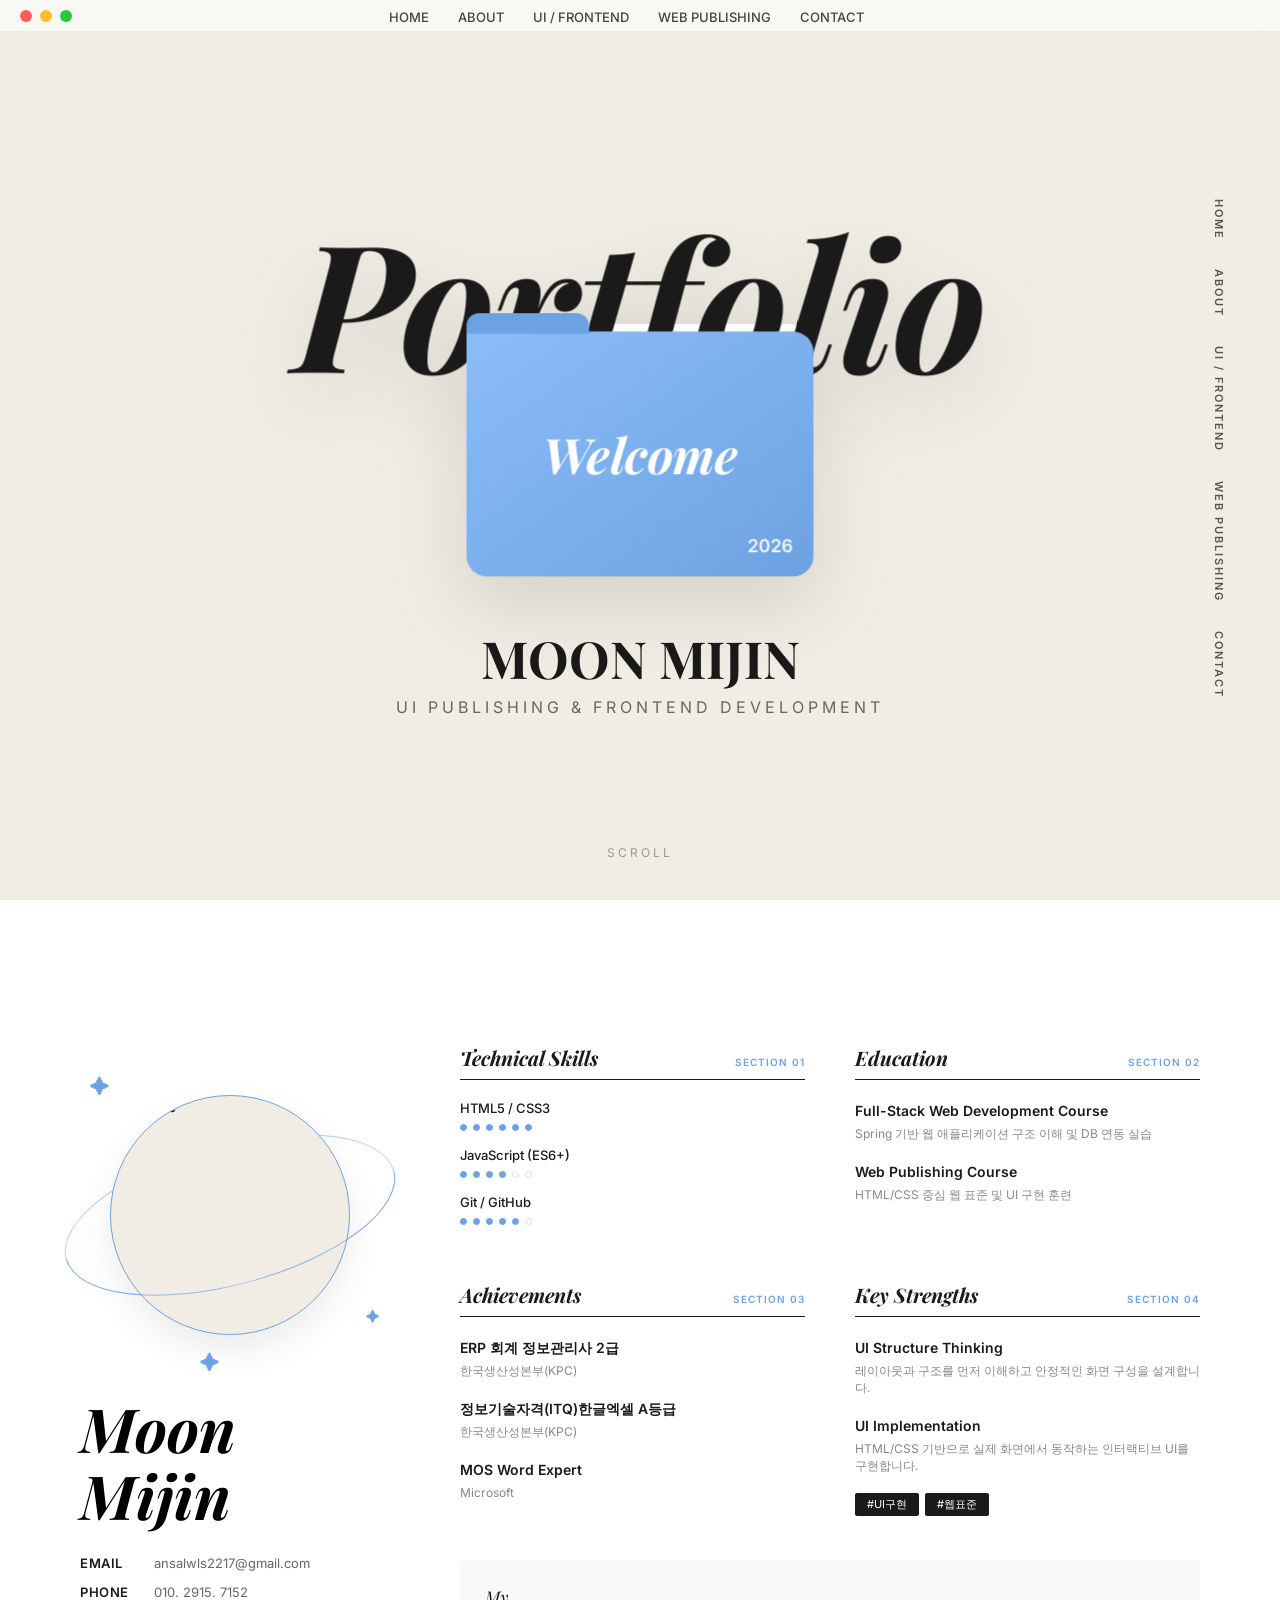
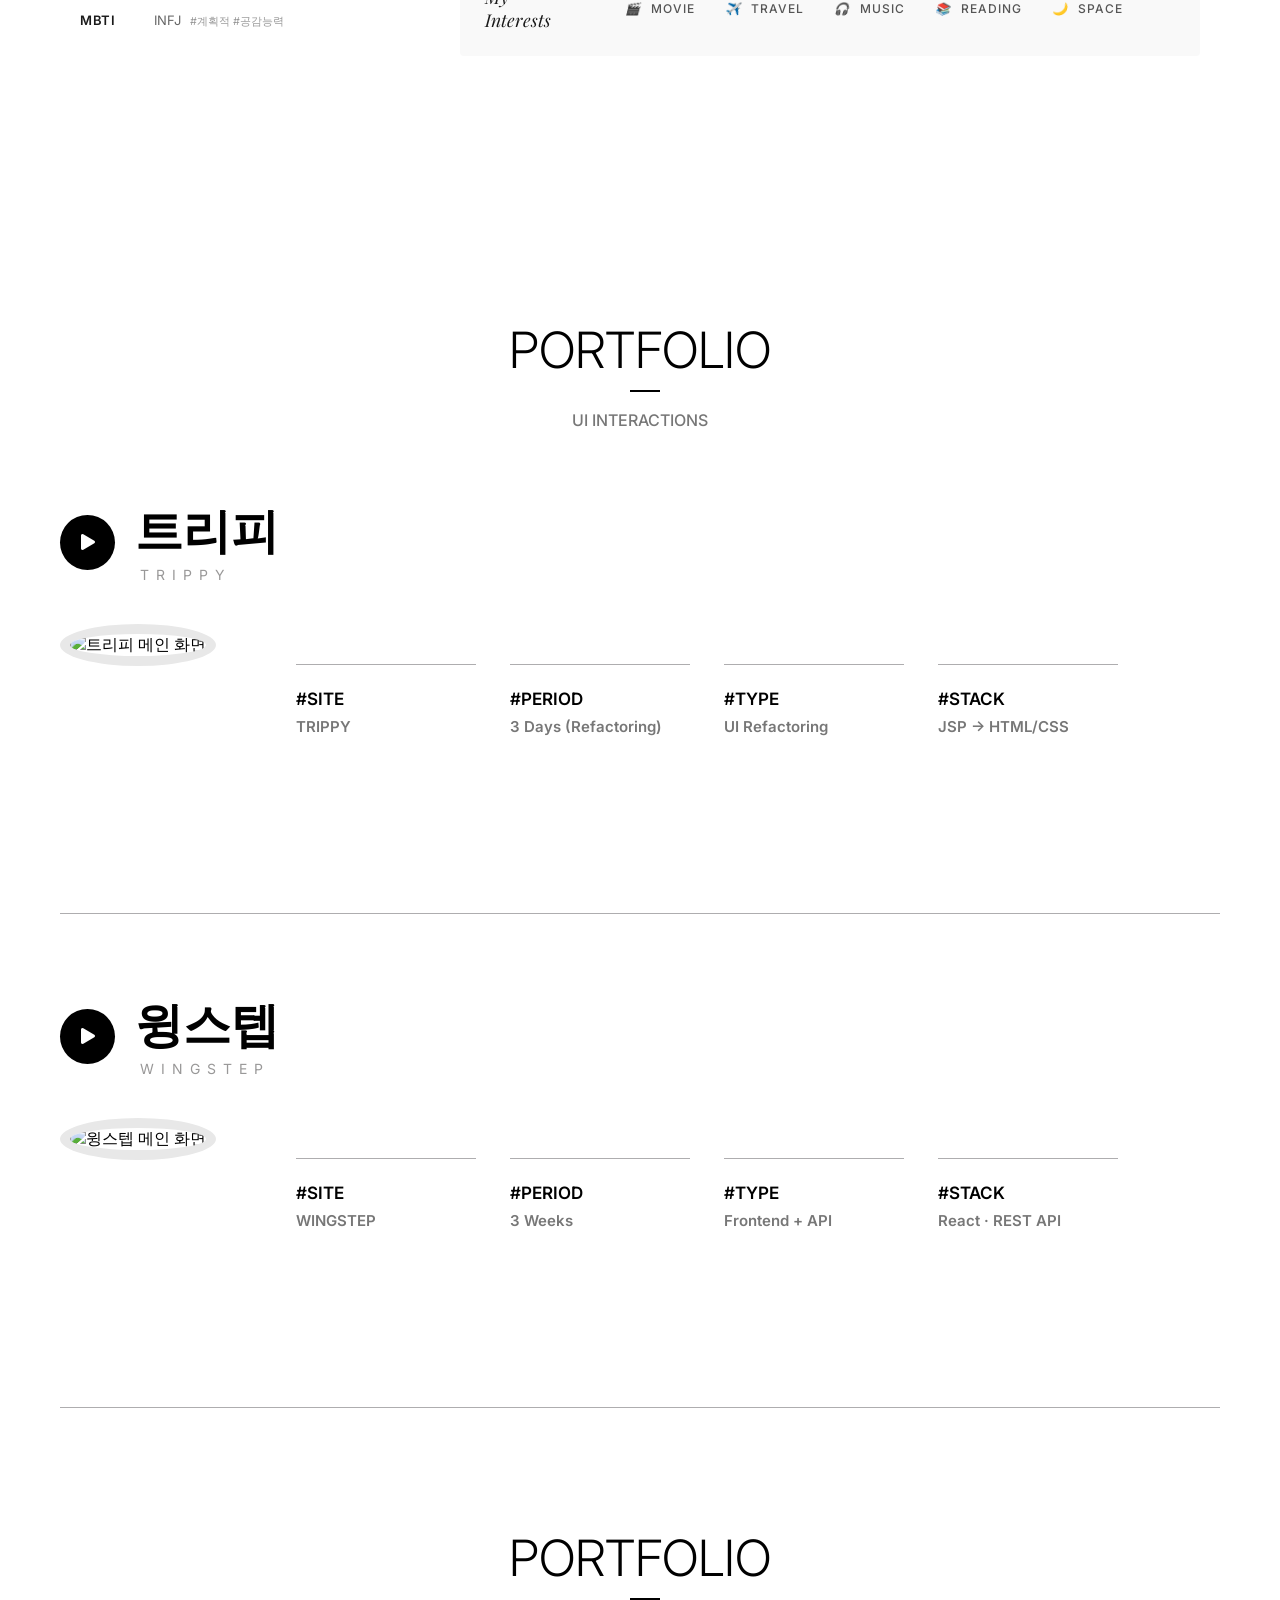
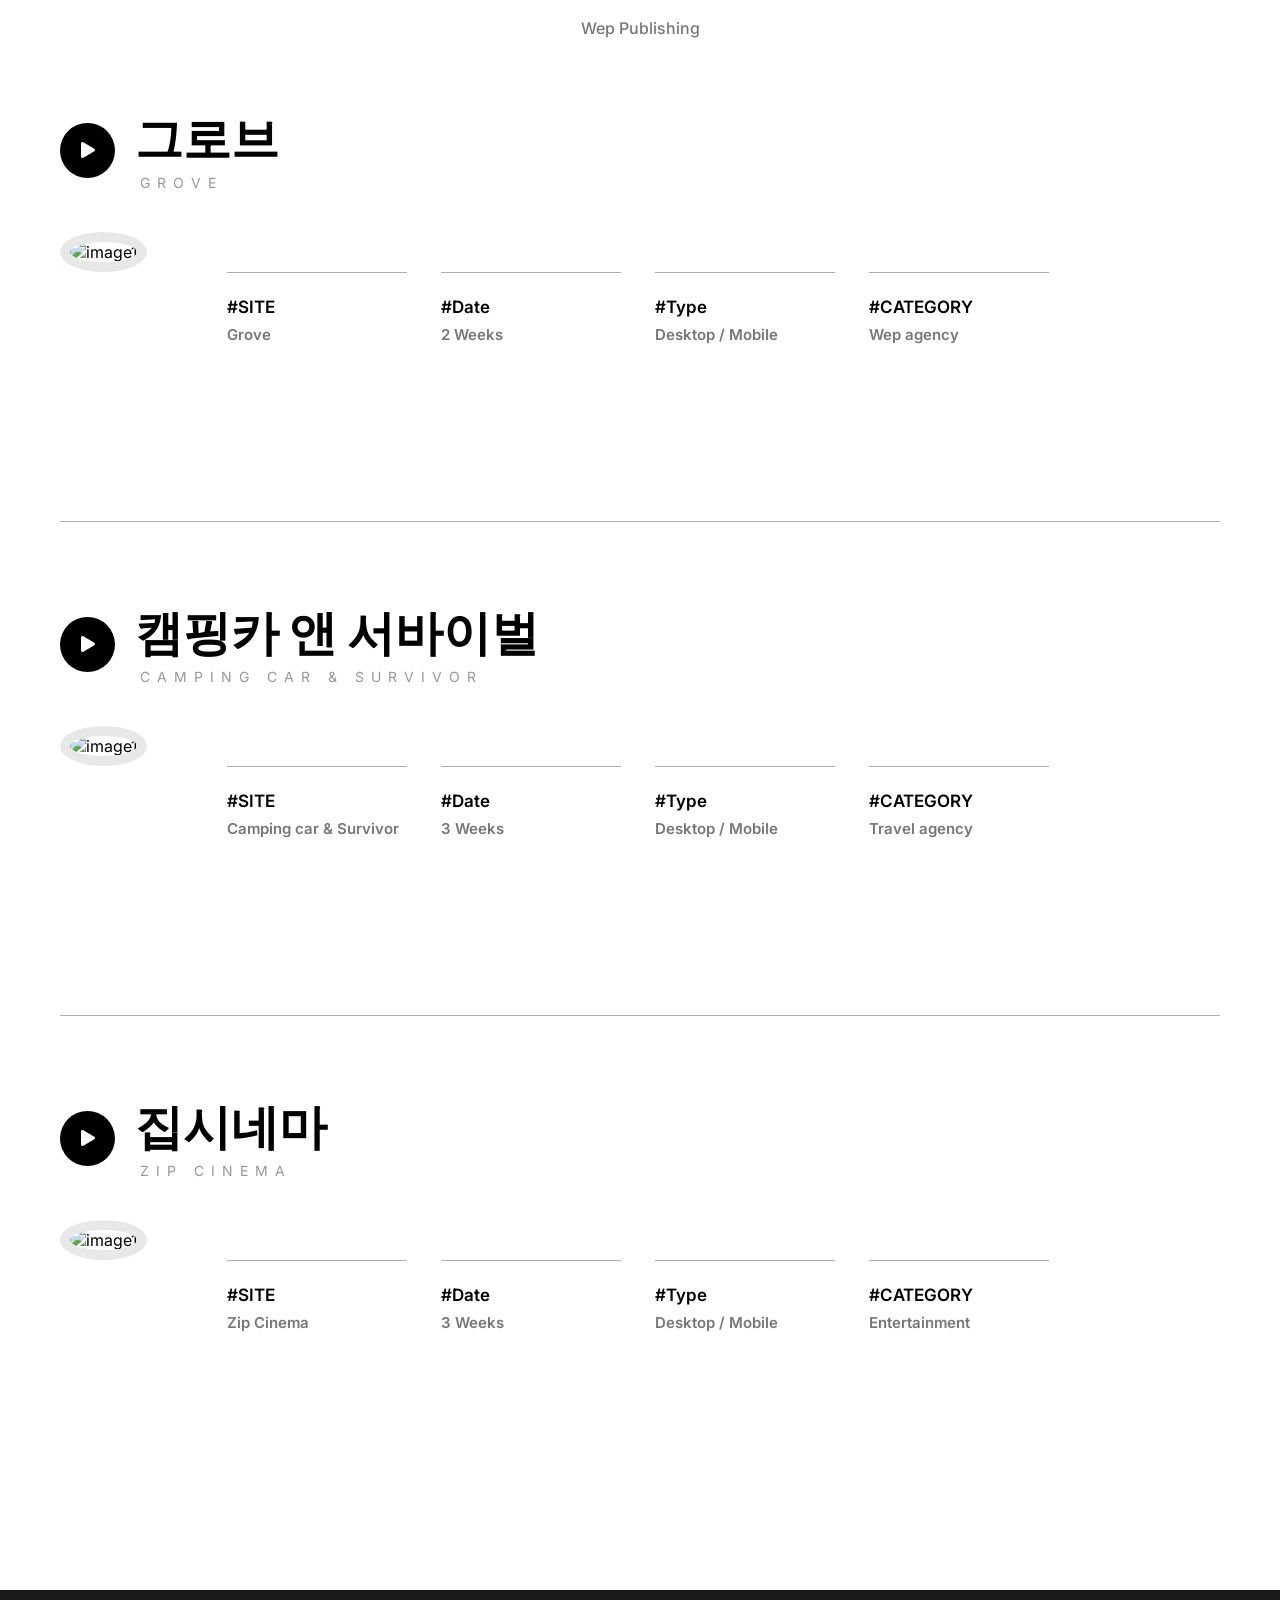
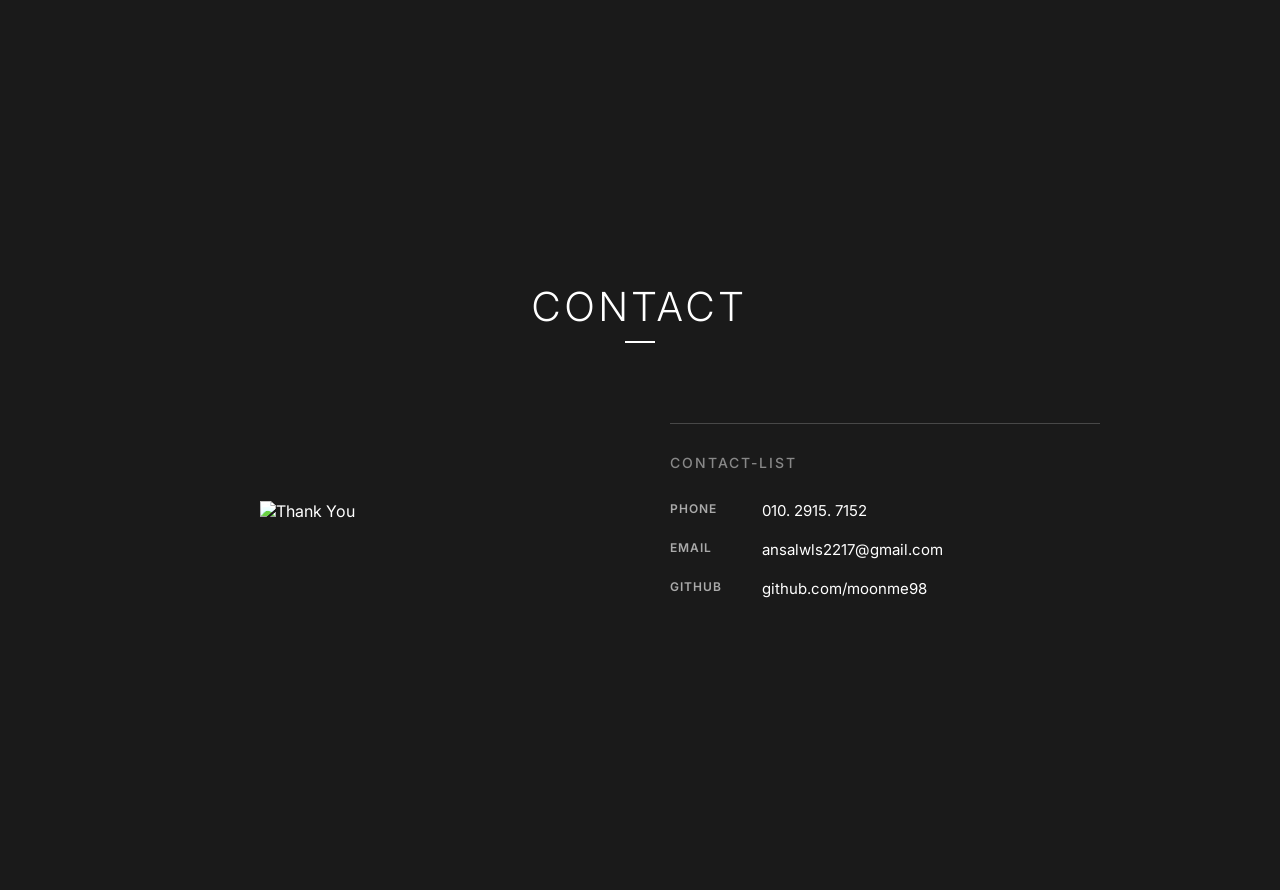
==== index.html @ 83cf7f0e "Refactoring" ====
﻿<!DOCTYPE html>
<html lang="ko">
<head>
    <meta charset="UTF-8">
    <meta name="viewport" content="width=device-width, initial-scale=1.0">
    <title>MOON MIJIN | Portfolio</title>
    
    <link href="https://fonts.googleapis.com/css2?family=Playfair+Display:ital,wght@0,600;0,700;1,700&family=Inter:wght@300;400;500;600&display=swap" rel="stylesheet">
    <link rel="stylesheet" href="https://use.fontawesome.com/releases/v5.14.0/css/all.css">
    <link rel="stylesheet" href="css/style.css">

    <script src="https://code.jquery.com/jquery-3.7.1.min.js"></script>
    <script src="js/main.js"></script>
</head>

<body>
    <header id="header">
        <div class="top">
            <div class="mac-dots"><div class="dot red"></div><div class="dot yellow"></div><div class="dot green"></div></div>
            <nav id="gnb">
                <ul>
                    <li><a href="#home">HOME</a></li>
                    <li><a href="#about">ABOUT</a></li>
                    <li><a href="#portfolio_fn">UI / FRONTEND</a></li>
                    <li><a href="#portfolio">WEB PUBLISHING</a></li>
                    <li><a href="#contact">CONTACT</a></li>
                </ul>
            </nav>
            <div style="width: 80px;"></div>
        </div>
    </header>

    <section id="home" class="header_inner">
        <div class="folder-wrapper" id="mobileFolder">
            <div class="folder-paper"></div>
            <h2 class="main-title">Portfolio</h2>
            <div class="folder-main">
                <span class="folder-welcome-text">Welcome</span>
                <span class="folder-year">2026</span>
            </div>
        </div>
        <div class="desc">
            <strong>MOON MIJIN</strong>
            <p>UI Publishing & Frontend Development</p>
        </div>
        <div class="pagedown">Scroll</div>
    </section>

    <section id="about" class="wrapper">
        <div class="left-side">
            <div class="profile-container">
                <div class="star one">✦</div>
                <div class="orbit-back"></div>
                <div class="profile-circle">
                    <img src="images/img/profile.jpg" alt="Profile">
                </div>
                <div class="orbit-front"></div>
                <div class="star two">✦</div>
                <div class="star three">✦</div>
            </div>
            <div class="name-box">
                <h1>Moon <br>Mijin</h1>
                <div class="contact-info">
                    <p><b>EMAIL</b> ansalwls2217@gmail.com</p>
                    <p><b>PHONE</b> 010. 2915. 7152</p>
                    <p><b>MBTI</b> INFJ <small style="color:#999; margin-left:5px;">#계획적 #공감능력</small></p>
                </div>
            </div>
        </div>

        <div class="right-side">
            <div class="section-box">
                <h3>Technical Skills <span>SECTION 01</span></h3>
                <div class="skill-item">
                    <div class="skill-header"><span>HTML5 / CSS3</span></div>
                    <div class="dots-wrap">
                        <div class="dot-s"></div><div class="dot-s"></div><div class="dot-s"></div><div class="dot-s"></div><div class="dot-s"></div><div class="dot-s"></div>
                    </div>
                </div>
                <div class="skill-item">
                    <div class="skill-header"><span>JavaScript (ES6+)</span></div>
                    <div class="dots-wrap">
                        <div class="dot-s"></div><div class="dot-s"></div><div class="dot-s"></div><div class="dot-s"></div><div class="dot-s off"></div><div class="dot-s off"></div>
                    </div>
                </div>
                <div class="skill-item">
                    <div class="skill-header"><span>Git / GitHub</span></div>
                    <div class="dots-wrap">
                        <div class="dot-s"></div><div class="dot-s"></div><div class="dot-s"></div><div class="dot-s"></div><div class="dot-s"></div><div class="dot-s off"></div>
                    </div>
                </div>
            </div>

            <div class="section-box">
                <h3>Education <span>SECTION 02</span></h3>
                <ul class="content-list">
                    <li><b>Full-Stack Web Development Course</b><small>Spring 기반 웹 애플리케이션 구조 이해 및 DB 연동 실습</small></li>
                    <li><b>Web Publishing Course</b><small>HTML/CSS 중심 웹 표준 및 UI 구현 훈련</small></li>
                </ul>
            </div>

            <div class="section-box">
                <h3>Achievements <span>SECTION 03</span></h3>
                <ul class="content-list">
                    <li><b>ERP 회계 정보관리사 2급</b> <small>한국생산성본부(KPC)</small></li>
                    <li><b>정보기술자격(ITQ)한글엑셀 A등급</b> <small>한국생산성본부(KPC)</small></li>
                    <li><b>MOS Word Expert</b> <small>Microsoft</small></li>
                </ul>
            </div>

            <div class="section-box">
                <h3>Key Strengths <span>SECTION 04</span></h3>
                <ul class="content-list">
                    <li><b>UI Structure Thinking</b> <small>레이아웃과 구조를 먼저 이해하고 안정적인 화면 구성을 설계합니다.</small></li>
                    <li><b>UI Implementation</b> <small>HTML/CSS 기반으로 실제 화면에서 동작하는 인터랙티브 UI를 구현합니다.</small></li>
                </ul>
                <div class="tag-group">
                    <span class="tag">#UI구현</span>
                    <span class="tag">#웹표준</span>
                </div>
            </div>

            <div class="interest-box">
                <div class="interest-title">My <br>Interests</div>
                <div class="interest-items">
                    <div class="interest-item"><i>🎬</i> Movie</div>
                    <div class="interest-item"><i>✈️</i> Travel</div>
                    <div class="interest-item"><i>🎧</i> Music</div>
                    <div class="interest-item"><i>📚</i> Reading</div>
                    <div class="interest-item"><i>🌙</i> Space</div>
                </div>
            </div>
        </div>
    </section>

    <section id="portfolio_fn">
        <div class="title">
            <h2>PORTFOLIO</h2>
            <span>UI INTERACTIONS</span>
        </div>
        <div class="page3_zone">
            <div class="portfolio">
                <div class="main_box">
                    <div class="inner">
                        <div class="tit">
                            <a href="https://react.moooon.shop/" target="_blank">
                                <div class="ico"><i class="fas fa-play"></i></div>
                                <div class="txt">
                                    <h3>트리피</h3>
                                    <span>TRIPPY</span>
                                </div>
                            </a>
                        </div>
                        <div class="content">
                            <div class="photo">
                                <img src="images/img/trippy_main.jpg" alt="트리피 메인 화면">
                            </div>

                            <div class="project">
                                <div class="piece">
                                    <span class="sub_tit">#SITE</span>
                                    <span>TRIPPY</span>
                                </div>

                                <div class="piece">
                                    <span class="sub_tit">#PERIOD</span>
                                    <span>3 Days (Refactoring)</span>
                                </div>

                                <div class="piece">
                                    <span class="sub_tit">#TYPE</span>
                                    <span>UI Refactoring</span>
                                </div>

                                <div class="piece">
                                    <span class="sub_tit">#STACK</span>
                                    <span>JSP → HTML/CSS</span>
                                </div>
                            </div>
                        </div>
                    </div>
                </div>
                <div class="overview">
                    <div class="inner">
                        <div class="tit">
                            <span>PROJECT OVERVIEW</span>
                        </div>
                        <div class="desc">
                            <div class="piece">
                                <span class="sub_tit">OVERVIEW</span>
                                <span>개인 맞춤 여행 코스 제작 및 관리 플랫폼</span>
                            </div>
                            <div class="piece">
                                <span class="sub_tit">ARCHITECTURE</span>
                                <span>JSP MVC 기반 구조</span>
                            </div>
                            <div class="piece">
                                <span class="sub_tit">PATTERN</span>
                                <span>Server-side MVC</span>
                            </div>
                            <div class="piece">
                                <span class="sub_tit">ROLE</span>
                                <span>JSP 기반 UI를 정적 HTML로 재구성</span>
                            </div>
                        </div>
                        <div class="link">
                            <span>LINK</span>
                            <a href="project4/index.html" target="_blank">Trippy Site</a>
                        </div>
                    </div>
                </div>
                <div class="sub">
                    <div class="inner">
                        <div class="tit">
                            <span>PROJECT DETAIL</span>
                            <p>
                                TRIPPY는 기존 JSP 기반 여행 플랫폼을 정적 HTML/CSS 구조로 재구성한 UI 리팩토링 프로젝트입니다.  
                                사용자 화면 중심으로 주요 페이지를 선별하여 퍼블리싱 관점에서 구조를 재정리하고,  
                                UI 흐름과 레이아웃을 개선하는 데 집중하였습니다.
                            </p>

                        </div>
                        <!-- Finder Window -->
                        <div class="finder_window">
                            <div class="finder_header">
                                <div class="window_controls">
                                    <span class="dot red"></span>
                                    <span class="dot yellow"></span>
                                    <span class="dot green"></span>
                                </div>
                                <div class="finder_path">Macintosh HD › Projects › TRIPPY</div>
                                <div class="finder_toolbar">
                                    <span></span>
                                    <span></span>
                                    <span></span>
                                    <span></span>
                                </div>
                            </div>
                            <div class="finder_body">
                                <div class="finder_sidebar">

                                    <div class="sidebar_section">
                                        <p>Favorites</p>
                                        <ul>
                                            <li class="active">Overview</li>
                                            <li>Demo</li>
                                            <li>Documentation</li>
                                        </ul>
                                    </div>
                                    <div class="sidebar_section">
                                        <p>Tags</p>
                                        <ul>
                                            <li>HTML</li>
                                            <li>CSS</li>
                                            <li>JSP Refactor</li>
                                        </ul>
                                    </div>
                                </div>
                                <div class="finder_content">
                                    <div class="file_item">
                                        <a href="https://youtu.be/i4TBJ_WeSOU" target="_blank">
                                            <img src="images/img/trippy_logo.png" alt="Demo Video">
                                            <span>Demo Video (Legacy Version)</span>
                                        </a>
                                    </div>
                                </div>
                            </div>
                            <div class="finder_statusbar">
                                <span>1 items</span>
                                <span>Last opened: Today</span>
                            </div>
                        </div>
                    </div>
                </div><!-- end: sub -->
            </div><!-- end: portfolio -->

            <div class="portfolio">
                <div class="main_box">
                    <div class="inner">
                        <div class="tit">
                            <a href="https://react.moooon.shop/" target="_blank">
                                <div class="ico"><i class="fas fa-play"></i></div>
                                <div class="txt">
                                    <h3>윙스텝</h3>
                                    <span>WINGSTEP</span>
                                </div>
                            </a>
                        </div>
                        <div class="content">
                            <div class="photo">
                                <img src="images/img/wingstep_main.png" alt="윙스텝 메인 화면">
                            </div>
                            <div class="project">
                                <div class="piece">
                                    <span class="sub_tit">#SITE</span>
                                    <span>WINGSTEP</span>
                                </div>
                                <div class="piece">
                                    <span class="sub_tit">#PERIOD</span>
                                    <span>3 Weeks</span>
                                </div>
                                <div class="piece">
                                    <span class="sub_tit">#TYPE</span>
                                    <span>Frontend + API</span>
                                </div>
                                <div class="piece">
                                    <span class="sub_tit">#STACK</span>
                                    <span>React · REST API</span>
                                </div>
                            </div>
                        </div>
                    </div>
                </div>
                <div class="overview">
                    <div class="inner">
                        <div class="tit">
                            <span>PROJECT OVERVIEW</span>
                        </div>
                        <div class="desc">
                            <div class="piece">
                                <span class="sub_tit">OVERVIEW</span>
                                <span>러닝 기록 관리 및 시각화 서비스</span>
                            </div>
                            <div class="piece">
                                <span class="sub_tit">ARCHITECTURE</span>
                                <span>REST API Architecture</span>
                            </div>
                            <div class="piece">
                                <span class="sub_tit">AUTH</span>
                                <span>JWT 인증 처리</span>
                            </div>
                            <div class="piece">
                                <span class="sub_tit">ROLE</span>
                                <span>UI 구현 및 API 연동</span>
                            </div>
                        </div>
                        <div class="link">
                            <span>LINK</span>
                            <p class="link-desc"> React 기반 프론트엔드와 API 서버를 분리하여 개발한 웹 프로젝트입니다.</p>
                            <a href="https://react.moooon.shop/" target="_blank">Live Demo</a>
                            <a href="https://github.com/moonme98/wingstep_back.git" target="_blank">API Source</a>
                        </div>
                    </div>
                </div>
               <div class="sub">
                    <div class="inner">
                        <div class="tit">
                            <span>PROJECT DETAIL</span>
                            <p>
                            러닝 기록을 저장하고 시각화할 수 있는 웹 서비스입니다.
                            React 기반 UI와 Spring Boot REST API 서버를 연동하여
                            사용자의 운동 기록 관리와 데이터 조회 기능을 구현했습니다.
                            </p>
                        </div>
                        <!-- Finder Window -->
                        <div class="finder_window">
                            <div class="finder_header">
                                <div class="window_controls">
                                    <span class="dot red"></span>
                                    <span class="dot yellow"></span>
                                    <span class="dot green"></span>
                                </div>
                                <div class="finder_path">Macintosh HD › Projects › WINGSTEP</div>
                                <div class="finder_toolbar">
                                    <span><img src="images/img/upload.png" alt="upload"></span>
                                    <span><img src="images/img/heart.png" alt="heart"></span>
                                    <span><img src="images/img/menu-dots.png" alt="menu-dots"></span>
                                    <span><img src="images/img/search.png" alt="search"></span>
                                </div>
                            </div>
                            <div class="finder_body">
                                <div class="finder_sidebar">
                                    <div class="sidebar_section">
                                        <p>Favorites</p>
                                        <ul>
                                            <li class="active">Overview</li>
                                            <li>Demo</li>
                                            <li>Documentation</li>
                                        </ul>
                                    </div>
                                    <div class="sidebar_section">
                                        <p>Tags</p>
                                        <ul>
                                            <li>React</li>
                                            <li>Spring Boot</li>
                                            <li>MyBatis</li>
                                            <li>MySQL</li>
                                        </ul>
                                    </div>
                                </div>
                                <div class="finder_content">
                                    <div class="file_item">
                                        <a href="https://youtu.be/JFNT2R6vPKk" target="_blank">
                                            <img src="images/img/preview.jpg" alt="Demo Video">
                                            <span>Demo Video</span>
                                        </a>
                                    </div>
                                    <div class="file_item">
                                        <a href="images/pdf/wingstep.pdf" target="_blank">
                                            <img src="images/img/wingstep_img.jpg" alt="Project PDF">
                                            <span>Project PDF</span>
                                        </a>
                                    </div>
                                </div>
                            </div>
                            <div class="finder_statusbar">
                                <span>2 items</span>
                                <span>Last opened: Today</span>
                            </div>
                        </div>
                    </div>
                </div><!-- end: sub -->
            </div><!-- end: portfolio -->
        </div>
    </section>

    <section id="portfolio">
        <div class="title">
            <h2>PORTFOLIO</h2>
            <span>Wep Publishing</span>
        </div>
        <div class="page3_zone">
            <div class="portfolio">
                <div class="main_box">
                    <div class="inner">
                        <div class="tit">
                            <a href="">
                                <div class="ico"><i class="fas fa-play"></i></div>
                                <div class="txt">
                                    <h3>그로브</h3>
                                    <span>GROVE</span>
                                </div>
                            </a>
                        </div>
                        <div class="content">
                            <div class="photo">
                                <img src="images/img/mainChara2.png" alt="image1">
                            </div>
                            <div class="project">
                                <div class="piece">
                                    <span class="sub_tit">#SITE</span>
                                    <span>Grove</span>
                                </div>
                                <div class="piece">
                                    <span class="sub_tit">#Date</span>
                                    <span>2 Weeks</span>
                                </div>
                                <div class="piece">
                                    <span class="sub_tit">#Type</span>
                                    <span>Desktop / Mobile</span>
                                </div>
                                <div class="piece">
                                    <span class="sub_tit">#CATEGORY</span>
                                    <span>Wep agency</span>
                                </div>
                            </div>
                        </div>
                    </div>
                </div>
                <div class="overview">
                    <div class="inner">
                        <div class="tit">
                            <span>PROJECT OVERVIEW</span>
                        </div>
                        <div class="desc">
                            <div class="piece">
                                <span class="sub_tit">RENEWAL SITE RENEWAL</span>
                                <span>Brand Strategy, UI / UX</span>
                            </div>
                            <div class="piece">
                                <span class="sub_tit">STRUCTURE</span>
                                <span>HTML / CSS</span>
                            </div>
                                <div class="piece">
                                <span class="sub_tit">INTERACTIVE</span>
                                <span>jQuery / React</span>
                            </div>
                                <div class="piece">
                                <span class="sub_tit">SCM</span>
                                <span>Github</span>
                            </div>
                        </div>
                        <div class="link">
                            <span>LINK</span>
                            <a href="project3/index.html" target="_blank">Grove Site</a>
                        </div>
                    </div>
                </div>
                <div class="sub">
                    <div class="item">
                        <div id="pc3" class="pc">
                            <div class="inner">
                                <div class="tit">
                                    <span>DESKTOP DESIGN</span>
                                    <p>
                                        기존 사이트에서 불편함 점과 부족했던 정보성 콘텐츠를 중심으로<br>개선하여 제작하였습니다.
                                    </p>
                                </div>
                                <div class="photo">
                                    <img src="images/img/pc.png" alt="image1">
                                </div>
                                <div class="img">
                                    <div class="dim"><a href=""></a></div>
                                    <div class="view"><img src="images/img/pc3.png" alt="image1"></div>
                                </div>
                            </div>
                        </div>
                        <div id="mo3" class="mo">
                            <div class="inner">
                                <div class="tit">
                                    <span>MOBILE DESIGN</span>
                                    <p>
                                        먼저 진행된 PC버전을 바탕으로 모바일에 최적화된 화면을 구성했습니다.<br>모바일에서도 PC와 동일한 경험으로 제공하며 각 메뉴로의 접근성을 용이하게 설계했습니다. 
                                    </p>
                                </div>
                                <div class="photo">
                                    <img src="images/img/mo3_design.png" alt="image1">
                                </div>
                                <div class="img">
                                    <div class="dim"><a href=""></a></div>
                                    <div class="view"><img src="images/img/mo3.png" alt="image1"></div>
                                </div>
                            </div>
                        </div>
                    </div>    
                </div>
            </div>
            <div class="portfolio">
                <div class="main_box">
                    <div class="inner">
                        <div class="tit">
                            <a href="">
                                <div class="ico"><i class="fas fa-play"></i></div>
                                <div class="txt">
                                    <h3>캠핑카 앤 서바이벌</h3>
                                    <span>CAMPING CAR & SURVIVOR</span>
                                </div>
                            </a>
                        </div>
                        <div class="content">
                            <div class="photo">
                                <img src="images/img/3.png" alt="image1">
                            </div>
                            <div class="project">
                                <div class="piece">
                                    <span class="sub_tit">#SITE</span>
                                    <span>Camping car & Survivor</span>
                                </div>
                                <div class="piece">
                                    <span class="sub_tit">#Date</span>
                                    <span>3 Weeks</span>
                                </div>
                                <div class="piece">
                                    <span class="sub_tit">#Type</span>
                                    <span>Desktop / Mobile</span>
                                </div>
                                <div class="piece">
                                    <span class="sub_tit">#CATEGORY</span>
                                    <span>Travel agency</span>
                                </div>
                            </div>
                        </div>
                    </div>
                </div>
                <div class="overview">
                    <div class="inner">
                        <div class="tit">
                            <span>PROJECT OVERVIEW</span>
                        </div>
                        <div class="desc">
                            <div class="piece">
                                <span class="sub_tit">RENEWAL SITE RENEWAL</span>
                                <span>Brand Strategy, UI / UX</span>
                            </div>
                            <div class="piece">
                                <span class="sub_tit">STRUCTURE</span>
                                <span>HTML / CSS</span>
                            </div>
                                <div class="piece">
                                <span class="sub_tit">INTERACTIVE</span>
                                <span>jQuery / React</span>
                            </div>
                                <div class="piece">
                                <span class="sub_tit">SCM</span>
                                <span>Github</span>
                            </div>
                        </div>
                        <div class="link">
                            <span>LINK</span>
                            <a href="project2/pc/index.html" target="_blank">Desktop Site</a>
                            <a href="project2/mobile/index.html" target="_blank">Mobile Site</a>
                        </div>
                        
                    </div>
                </div>
                <div class="sub">
                    <div class="item">
                        <div id="pc2" class="pc">
                            <div class="inner">
                                <div class="tit">
                                    <span>DESKTOP DESIGN</span>
                                    <p>기존 사이트에서 불편함 점과 부족했던 정보성 콘텐츠를 중심으로<br>개선하여 제작하였습니다.</p>
                                </div>
                                <div class="photo">
                                    <img src="images/img/pc.png" alt="image1">
                                </div>
                                <div class="img">
                                    <div class="dim"><a href=""></a></div>
                                    <div class="view"><img src="images/img/pc2.png" alt="image1"></div>
                                </div>
                            </div>
                        </div>
                        <div id="mo2" class="mo">
                            <div class="inner">
                                <div class="tit">
                                    <span>MOBILE DESIGN</span>
                                    <p>
                                        먼저 진행된 PC버전을 바탕으로 모바일에 최적화된 화면을 구성했습니다.<br>모바일에서도 PC와 동일한 경험으로 제공하며 각 메뉴로의 접근성을 용이하게 설계했습니다. 
                                    </p>
                                </div>
                                <div class="photo">
                                    <img src="images/img/mo2_design.png" alt="image1">
                                </div>
                                <div class="img">
                                    <div class="dim"><a href=""></a></div>
                                    <div class="view"><img src="images/img/mo2.png" alt="image1"></div>
                                </div>
                            </div>
                        </div>
                    </div>
                </div>
            </div>
            <div class="portfolio">
                <div class="main_box">
                    <div class="inner">
                        <div class="tit">
                            <a href="">
                                <div class="ico"><i class="fas fa-play"></i></div>
                                <div class="txt">
                                    <h3>집시네마</h3>
                                    <span>ZIP CINEMA</span>
                                </div>
                            </a>
                        </div>
                        <div class="content">
                            <div class="photo">
                                <img src="images/img/mosaRTgAvM.png" alt="image1">
                            </div>
                            <div class="project">
                                <div class="piece">
                                    <span class="sub_tit">#SITE</span>
                                    <span>Zip Cinema</span>
                                </div>
                                <div class="piece">
                                    <span class="sub_tit">#Date</span>
                                    <span>3 Weeks</span>
                                </div>
                                <div class="piece">
                                    <span class="sub_tit">#Type</span>
                                    <span>Desktop / Mobile</span>
                                </div>
                                <div class="piece">
                                    <span class="sub_tit">#CATEGORY</span>
                                    <span>Entertainment</span>
                                </div>
                            </div>
                        </div>
                    </div>
                </div>
                <div class="overview">
                    <div class="inner">
                        <div class="tit">
                            <span>PROJECT OVERVIEW</span>
                        </div>
                        <div class="desc">
                            <div class="piece">
                                <span class="sub_tit">RENEWAL SITE RENEWAL</span>
                                <span>Brand Strategy, UI / UX</span>
                            </div>
                            <div class="piece">
                                <span class="sub_tit">STRUCTURE</span>
                                <span>HTML / CSS</span>
                            </div>
                            <div class="piece">
                                <span class="sub_tit">INTERACTIVE</span>
                                <span>jQuery / React</span>
                            </div>
                            <div class="piece">
                                <span class="sub_tit">SCM</span>
                                <span>Github</span>
                            </div>
                        </div>
                        <div class="link">
                            <span>LINK</span>
                            <a href="project1/pc/index.html" target="_blank">Desktop Site</a>
                            <a href="project1/mobile/index.html" target="_blank">Mobile Site</a>
                        </div>
                    </div>
                </div>
                <div class="sub">
                    <div class="item">
                        <div id="pc1" class="pc">
                            <div class="inner">
                                <div class="tit">
                                    <span>DESKTOP DESIGN</span>
                                    <p>
                                        기존 사이트에서 불편함 점과 부족했던 정보성 콘텐츠를 중심으로<br>개선하여 제작하였습니다.
                                    </p>
                                </div>
                                <div class="photo">
                                    <img src="images/img/pc.png" alt="image1">
                                </div>
                                <div class="img">
                                    <div class="dim"><a href=""></a></div>
                                    <div class="view"><img src="images/img/pc1.png" alt="image1"></div>
                                </div>
                            </div>
                        </div>
                        <div id="mo1" class="mo">
                            <div class="inner">
                                <div class="tit">
                                    <span>MOBILE DESIGN</span>
                                    <p>
                                        먼저 진행된 PC버전을 바탕으로 모바일에 최적화된 화면을 구성했습니다.<br>모바일에서도 PC와 동일한 경험으로 제공하며 각 메뉴로의 접근성을 용이하게 설계했습니다. 
                                    </p>
                                </div>
                                <div class="photo">
                                    <img src="images/img/mo1_design.png" alt="image1">
                                </div>
                                <div class="img">
                                    <div class="dim"><a href=""></a></div>
                                    <div class="view"><img src="images/img/mo1.png" alt="image1"></div>
                                </div>
                            </div>
                        </div>
                    </div>    
                </div>
            </div>
        </div>
    </section>

    <section id="contact">
        <div class="contact-container">
            <div class="contact-header">
                <h2>CONTACT</h2>
                <div class="line"></div>
            </div>

            <div class="contact-content">
                <div class="thank-you-area">
                    <img src="images/img/Thank_you.png" alt="Thank You">
                </div>

                <div class="contact-details">
                    <h3>CONTACT-LIST</h3>
                    <div class="info-grid">
                        <b>PHONE</b> <span>010. 2915. 7152</span>
                        <b>EMAIL</b> <span>ansalwls2217@gmail.com</span>
                        <b>GITHUB</b> <span>github.com/moonme98</span>
                    </div>
                </div>
            </div>
        </div>
    </section>

    <div class="controller">
        <ul>
            <li><a href="#home">HOME</a></li>
            <li><a href="#about">ABOUT</a></li>
            <li><a href="#portfolio_fn">UI / FRONTEND</a></li>
            <li><a href="#portfolio">WEB PUBLISHING</a></li>
            <li><a href="#contact">CONTACT</a></li>
        </ul>
    </div>

    <script>
        

       
    </script>
</body>
</html>
---- css/style.css ----
@charset "utf-8";

body, h1, h2, h3, ul, dl, dt, dd, p {
    margin: 0;
    padding: 0;
}
ul, dl {
    list-style: none;
}
a {
    text-decoration: none;
    color: #000;
}

/* =========================================
   portfolio - FRONTEND PROJECTS
========================================= */
#portfolio_fn .portfolio .sub {
    display: none;
    margin-top: 140px;
    padding: 100px 0;
    background: linear-gradient(to bottom, #f8f8f8 0%, #eeeeee 100%);
}
#portfolio_fn .portfolio.active .sub {
    display: block;
}
#portfolio_fn .portfolio .sub .inner {
    margin: 0 260px 0 410px;
    width: 1250px;
}

#portfolio_fn .portfolio .sub .tit {
    max-width: 820px;
    margin-bottom: 70px;
}
#portfolio_fn .portfolio .sub .tit span {
    font-size: 60px;
    letter-spacing: -1px;
}

#portfolio_fn .portfolio .finder_window {
    background: #ffffff;
    border-radius: 22px;
    box-shadow:
        0 80px 160px rgba(0,0,0,0.15),
        0 20px 40px rgba(0,0,0,0.08) !important;
    overflow: hidden;
}

#portfolio_fn .portfolio .finder_header {
    background: #f4f4f4;
    padding: 16px 24px;
    display: flex;
    align-items: center;
    justify-content: space-between;
    border-bottom: 1px solid #e6e6e6;
}

#portfolio_fn .portfolio .window_controls {
    display: flex;
    gap: 8px;
}

#portfolio_fn .portfolio .dot {
    width: 12px;
    height: 12px;
    border-radius: 50%;
}
#portfolio_fn .portfolio .dot.red { background: #ff5f57; }
#portfolio_fn .portfolio .dot.yellow { background: #febc2e; }
#portfolio_fn .portfolio .dot.green { background: #28c840; }

#portfolio_fn .portfolio .finder_path {
    flex: 1;
    margin-left: 20px;
    font-size: 14px;
    font-weight: 600;
    color: #666;
}
/* #portfolio_fn .portfolio .finder_toolbar {
    display: flex;
    gap: 14px;
}
#portfolio_fn .portfolio .finder_toolbar span {
    width: 16px;
    height: 16px;
    background: #ddd;
    border-radius: 4px;
} */
 #portfolio_fn .portfolio .finder_toolbar {
    display: flex;
    align-items: center;
    gap: 6px;
}
#portfolio_fn .portfolio .finder_toolbar span {
    width: 28px;
    height: 28px;
    display: flex;
    align-items: center;
    justify-content: center;
    border-radius: 6px;
    cursor: pointer;
    transition: background 0.15s ease;
}
#portfolio_fn .portfolio .finder_toolbar span:hover {
    background: #e9e9e9;
}
#portfolio_fn .portfolio .finder_toolbar img {
    width: 16px;
    height: 16px;
    opacity: 0.75;
}
#portfolio_fn .portfolio .finder_toolbar span:hover img {
    opacity: 1;
}
#portfolio_fn .portfolio .finder_toolbar span:last-child {
    margin-left: 10px;
    padding-left: 10px;
    border-left: 1px solid #e3e3e3;
}


#portfolio_fn .portfolio .finder_body {
    display: flex;
    height: 520px;
}

#portfolio_fn .portfolio .finder_sidebar {
    width: 240px;
    background: #f9f9f9;
    padding: 30px 25px;
    border-right: 1px solid #eee;
}
#portfolio_fn .portfolio .sidebar_section {
    margin-bottom: 45px;
}
#portfolio_fn .portfolio .sidebar_section p {
    font-size: 12px;
    font-weight: 600;
    color: #999;
    margin-bottom: 15px;
    text-transform: uppercase;
    letter-spacing: 1px;
}
#portfolio_fn .portfolio .finder_sidebar ul {
    list-style: none;
    padding: 0;
    margin: 0;
}
#portfolio_fn .portfolio .finder_sidebar li {
    margin-bottom: 14px;
    font-size: 14px;
    color: #666;
}
#portfolio_fn .portfolio .finder_sidebar li.active {
    font-weight: 600;
    color: #000;
}

#portfolio_fn .portfolio .finder_content {
    position: relative;
    flex: 1;
    padding: 80px 90px;
    display: flex;
    gap: 90px;
    background: #ffffff;
    align-items: flex-start;
}
#portfolio_fn .portfolio .finder_content::after {
    content: "";
    position: absolute;
    bottom: 0;
    left: 0;
    right: 0;
    height: 40px;
    background: linear-gradient(to top, rgba(0,0,0,0.03), transparent);
    pointer-events: none;
}

#portfolio_fn .portfolio .file_item {
    width: 260px;
    position: relative;
    border-radius: 18px;
    transition: transform 0.3s ease;
}
#portfolio_fn .portfolio .file_item::before {
    content: "";
    position: absolute;
    top: -12px;
    bottom: -12px;
    left: -12px;
    right: -12px;
    border-radius: 22px;
    background: rgba(0, 122, 255, 0.08);
    opacity: 0;
    transition: opacity 0.25s ease;
    z-index: 0;
}
#portfolio_fn .portfolio .file_item:hover::before {
    opacity: 1;
}
#portfolio_fn .portfolio .file_item img,
#portfolio_fn .portfolio .file_item span {
    position: relative;
    z-index: 1;
}
#portfolio_fn .portfolio .file_item img {
    width: 100%;
    height: 180px;
    border-radius: 18px;
    box-shadow: 8px 3px 15px 0px rgba(0, 0, 0, 0.15),
                0 5px 20px rgba(0, 0, 0, 0.08) !important;
    transition: transform 0.35s ease, box-shadow 0.35s ease;
}
#portfolio_fn .portfolio .file_item span {
    display: block;
    margin-top: 18px;
    font-size: 14px;
    text-align: center;
    color: #333;
}

#portfolio_fn .portfolio .finder_statusbar {
    height: 48px;
    background: #f4f4f4;
    border-top: 1px solid #e6e6e6;
    display: flex;
    align-items: center;
    justify-content: space-between;
    padding: 0 30px;
    font-size: 13px;
    color: #666;
}


/* =========================================
   portfolio - Wep Publishing
========================================= */
.title {
    text-align: center;
}
.title h2 {
    font-size: 50px;
    font-weight: 300;
}
.title span {
    display: block;
    margin-top: 30px;
    font-size: 16px;
    font-weight: 500;
    color: #777;
}

#portfolio, #portfolio_fn {
    width: 100%; 
    padding-top: 120px;
    background-color: #fff;
    overflow: hidden;
}
#portfolio .inner, #portfolio_fn .inner {
    max-width: 1200px; 
    margin: 0 auto !important; 
    padding: 0 20px;
    width: 100%;
    box-sizing: border-box;
}
#portfolio .title h2, #portfolio_fn .title h2 {
    position: relative;
}
#portfolio .title h2::after, #portfolio_fn .title h2::after {
    content: "";
    position: absolute;
    left: 49.2%;
    top: 70px;
    width: 30px;
    height: 2px;
    background: #000;
}
#portfolio .page3_zone, #portfolio_fn .page3_zone {
    margin-top: 70px
}
#portfolio .portfolio {
    overflow: hidden;
}
.portfolio .main_box {
    min-width: 1250px;
}
.portfolio .main_box .inner {
    margin: 0 260px 0 410px;
    width: 1250px;
}
.portfolio:nth-child(2) .main_box .tit,
.portfolio:last-child .main_box .tit {
    margin-top: 80px;
}
.portfolio .main_box .tit a {
    display: flex;
    align-items: center;
    gap: 20px;
    position: relative;
}
.portfolio .main_box .tit a .ico {
    position: static;
}
.portfolio .main_box .tit a .fas.fa-play {
	position: static;
    margin-top: 0;
    width: 55px;
    height: 55px;
    line-height: 55px;
    text-align: center;
    background-color: #000;
    color: #fff;
    border-radius: 50%;
    transition: background-color 0.3s;
}
.portfolio.active .main_box .tit a .fas.fa-play {
    background-color: #c69c6d;
}
.portfolio .main_box .tit a:hover .fas.fa-play {
    background-color: #d5b896;
}
.portfolio .main_box .txt {
    color: #000;
}
.portfolio .main_box .tit a:hover .txt {
    color: #d5b896;
}
.portfolio.active .main_box .txt {
    color: #c69c6d;
}
.portfolio .main_box .txt h3 {
    font-size: 48px;
}
.portfolio .main_box .txt span {
    padding: 0 5px;
    font-size: 14px;
    letter-spacing: 7px;
    color: #999898;
}
.portfolio .main_box .content {
    height: 330px;
    border-bottom: 1px solid rgba(23, 22, 26, 0.35);
}
#portfolio .portfolio:last-child .main_box .content {
    margin-bottom: 80px;
    border: none;
}
.portfolio .main_box .content .photo {
    float: left;
    margin-top: 40px;
}
.portfolio .main_box .content .photo img {
    width: 200px;
    height: 200px;
    border: 10px solid #e8e8e8;
    border-radius: 50%;
}
.portfolio .main_box .content .project {
    float: left;
    margin: 80px 0 0 80px;
}
.portfolio .main_box .content .project .piece {
    display: inline-block;
    margin-right: 30px;
    padding-top: 20px;
    border-top: 1px solid rgba(23, 22, 26, 0.35);
    width: 180px;
}
.portfolio .main_box .content .project .piece span {
    display: block;
    font-size: 15px;
    font-weight: 600;
    line-height: 1.7;
    color: #777;
}
.portfolio .main_box .content .project .piece .sub_tit {
    display: block;
    font-size: 17px;
    font-weight: 600;
    color: #000;
}
.portfolio .overview {
    display: none;
    min-width: 1250px;
}
.portfolio.active .overview {
    display: block;
}
.portfolio .overview .inner {
    margin: 0 260px 0 410px;
    width: 1250px;
}
.portfolio .overview .tit span {
    margin: 70px 0 60px 0;
    font-size: 38px;
    font-weight: 500;
    color: #000;
}
.portfolio .overview .piece {
    display: inline-block;
    margin-right: 30px;
}
.portfolio .overview span {
    display: block;
    font-size: 15px;
    font-weight: 600;
    color: #777;
}
.portfolio .overview .sub_tit {
    padding-bottom: 14px;
    font-size: 17px;
    font-weight: 600;
    color: #000;
    border-bottom: 2px solid #191919;
    margin-bottom: 17px;
    width: 245px;
}
.portfolio .overview .link span {
    margin-top: 70px;
    font-size: 38px;
    font-weight: 500;
    color: #000;
}
.portfolio .overview .link a {
    position: relative;
    display: inline-block;
    margin-top: 20px;
    padding: 0 70px 0 25px;
    width: 200px;
    font-size: 16px;
    line-height: 50px;
	box-sizing: border-box;
    color: #fff;
    text-align: center;
    background: #191919;
    transition: background 0.2s;
}
#portfolio .portfolio .overview .link a:last-of-type {
    padding: 0 80px 0 25px;
}
.portfolio .overview .link a::after {
    content: "";
    position: absolute;
    left: 150px;
    top: 20px;
    width: 25px;
    height: 10px;
    background: url(../images/ico/icon-gig.png) no-repeat;
}
.portfolio .overview .link a:hover {
    background: #c69c6d;
}
.portfolio .sub {
    display: none;
    margin-top: 140px;
}
.portfolio.active .sub {
    display: block;
}
.portfolio .sub .tit span {
    font-style: italic;
    font-size: 38px;
    font-weight: 800;
}
.portfolio .sub .tit p {
    margin-top: 20px;
    color: #777;
}
.portfolio .sub .pc {
    background-color: #e8e8e8;
    min-width: 1250px;
}
.portfolio .sub .pc .inner {
    position: relative;
    top: 120px;
    margin: 0 260px 0 410px;
    width: 1250px;
}
#portfolio .portfolio .sub .pc .photo {
    margin-top: 70px;
}
#portfolio .portfolio .sub .pc .photo img {
    width: 90%;
}
#portfolio .portfolio .sub .pc .img,
#portfolio .portfolio .sub .mo .img {
    position: absolute;
    left: 175px;
    top: 200px;
    width: 728px;
    height: 465px;
	overflow: hidden;
}
#portfolio .portfolio .sub .pc .img .view,
#portfolio .portfolio .sub .mo .img .view {
    overflow: hidden;
}
#portfolio .portfolio .sub .pc .img .dim {
    position: absolute;
    left: 0;
    top: 0;
    z-index: 2;
    width: 728px;
    height: 465px;
    background: rgba(0, 0, 0, 0.5);
    opacity: 1;
    transition: opacity 0.5s;
}
#portfolio .portfolio .sub .pc .img .dim:hover {
    opacity: 0;
}
#portfolio .portfolio .sub .pc .img .dim a {
    position: absolute;
    top: 50%;
    left: 50%;
    width: 30px;
    height: 50px;
    margin-left: -15px;
    border: 2px solid #fff;
    border-radius: 50px;
    box-sizing: border-box;
}
#portfolio .portfolio .sub .pc .img .dim a::after {
    position: absolute;
    top: 10px;
    left: 50%;
    content: '';
    width: 6px;
    height: 6px;
    margin-left: -3px;
    background-color: #c69c6d;
    border-radius: 100%;
    animation: sdb 2s infinite;
    box-sizing: border-box;
}
@keyframes sdb {
    0% { transform: translate(0, 0); opacity: 0; }
    40% { opacity: 1; }
    80% { transform: translate(0, 20px); opacity: 0; }
    100% { opacity: 0; }
}
#portfolio .portfolio .sub .pc .view {
    position: relative;
    height: 505px;
    overflow: hidden;
}
#portfolio .portfolio .sub .pc .view img {
    position: absolute;
    left: 0;
    top: 0;
    width: 100%;
    transition: top 0.2s;
}
#portfolio .portfolio .sub .mo {
    margin-top: 200px;
    background-color: #e8e8e8;
}
#portfolio .portfolio .sub .mo .inner {
    position: relative;
    top: 120px;
    margin: 0 260px 0 410px;
    width: 1250px;
    height: 1100px;
}
#portfolio .portfolio .sub .mo .photo {
    margin-top: 70px;
}
#portfolio .portfolio .sub .mo .photo img {
    height: 692px;
    width: 90%;
}
#portfolio .portfolio .sub .mo .img {
    position: absolute;
    left: 424px;
    top: 246px;
    width: 234px;
    height: 520px;
    border-radius: 20px;
    overflow: hidden;
}
#portfolio .portfolio .sub .mo .img .dim {
    position: absolute;
    left: 0;
    top: 0;
    z-index: 2;
    width: 234px;
    height: 520px;
    background: rgba(0, 0, 0, 0.5);
    opacity: 1;
    transition: opacity 0.5s;
}
#portfolio .portfolio .sub .mo .img .dim:hover {
    opacity: 0;
}
#portfolio .portfolio .sub .mo .img .dim a {
    position: absolute;
    top: 50%;
    left: 50%;
    width: 30px;
    height: 50px;
    margin-left: -15px;
    border: 2px solid #fff;
    border-radius: 50px;
    box-sizing: border-box;
}
#portfolio .portfolio .sub .mo .img .dim a::after {
    position: absolute;
    top: 10px;
    left: 50%;
    content: '';
    width: 6px;
    height: 6px;
    margin-left: -3px;
    background-color: #c69c6d;
    border-radius: 100%;
    animation: sdb 2s infinite;
    box-sizing: border-box;
}
#portfolio .portfolio .sub .mo .view {
    position: relative;
    height: 519px;
    overflow: hidden;
}
#portfolio .portfolio .sub .mo .view img {
    position: absolute;
    left: 0;
    top: 0;
    width: 100%;
    transition: top 0.2s;
}

/* --- 두 번째 코드 (index.html 관련 스타일) --- */
* { margin: 0; padding: 0; box-sizing: border-box; }
body, html { 
    width: 100%; height: auto; 
    font-family: 'Inter', sans-serif;
    background-color: #f2ede4;
    scroll-behavior: smooth;
}

#header .top {
    position: fixed; top: 0; left: 0; width: 100%; height: 32px;
    background: rgba(255, 255, 255, 0.6);
    backdrop-filter: blur(15px);
    display: flex; align-items: center; justify-content: space-between;
    padding: 0 20px; z-index: 1000;
    border-bottom: 1px solid rgba(0,0,0,0.05);
}
.mac-dots { display: flex; gap: 8px; }
.dot { width: 12px; height: 12px; border-radius: 50%; }
.red { background: #ff5f56; } .yellow { background: #ffbd2e; } .green { background: #27c93f; }

#gnb ul { display: flex; list-style: none; gap: 5px; }
#gnb ul li a { 
    text-decoration: none; color: #444; font-size: 13px; font-weight: 500;
    padding: 4px 12px; border-radius: 4px; transition: 0.2s ease;
}
#gnb ul li a:hover { background: rgba(0, 0, 0, 0.08); color: #000; }

.header_inner {
    min-height: 100vh; width: 100%;
    display: flex; flex-direction: column;
    justify-content: center; align-items: center;
    position: relative;
    box-sizing: border-box;
    padding-top: 70px;
}

.folder-wrapper {
    position: relative; 
    width: 340px; height: 240px;
    filter: drop-shadow(0 30px 40px rgba(0,0,0,0.12));
    z-index: 2;
    perspective: 1000px;
    margin-top: 80px;
    cursor: pointer;
    transform-style: preserve-3d;
    -webkit-transform-style: preserve-3d;
}
.folder-paper {
    position: absolute; top: 10px; left: 10px; right: 10px; bottom: 40px;
    background: #fff; border-radius: 10px;
    transform: translateY(-20px) translateZ(0px); 
    z-index: 1;
    transition: 0.5s ease;
}
.main-title {
    position: absolute;
    font-family: 'Playfair Display', serif;
    font-size: 11rem; font-style: italic; color: #1a1a1a;
    letter-spacing: -2px; z-index: 2;
    top: 35%; left: 50%;
    transform: translate(-50%, -100%) translateZ(10px);
    transition: 0.5s ease;
    white-space: nowrap;
    will-change: transform;
}
.folder-main {
    width: 100%; height: 100%;
    background: linear-gradient(145deg, #8cbdf9, #6da2e2);
    border-radius: 0 20px 20px 20px;
    position: relative; z-index: 3;
    display: flex; align-items: center; justify-content: center;
    transition: 0.5s ease;
    transform-origin: bottom;
    transform: translateZ(20px);
}
.folder-main::before {
    content: ''; position: absolute; top: -18px; left: 0;
    width: 120px; height: 20px; background: #6da2e2; border-radius: 12px 12px 0 0;
}
.folder-welcome-text {
    color: white; font-family: 'Playfair Display', serif;
    font-size: 3rem; font-style: italic; font-weight: 700;
}
.folder-year {
    position: absolute; bottom: 20px; right: 20px;
    color: rgba(255,255,255,0.9); font-size: 1.1rem; font-weight: 600;
}

@media (min-width: 769px) {
    .folder-wrapper:hover .folder-main { transform: rotateX(-25deg) translateZ(20px); }
    .folder-wrapper:hover .folder-paper { transform: translateY(-60px) translateZ(0px); }
    .folder-wrapper:hover .main-title { transform: translate(-50%, -130%) translateZ(10px); }
}

.desc { margin-top: 50px; text-align: center; }
.desc strong { font-family: 'Playfair Display', serif; font-size: 3.2rem; display: block; color: #1a1a1a; }
.desc p { font-size: 1rem; color: #666; letter-spacing: 4px; text-transform: uppercase; margin-top: 5px; }

.controller {
    position: fixed; right: 40px; top: 50%; transform: translateY(-50%);
    z-index: 100;
}
.controller ul { list-style: none; display: flex; flex-direction: column; gap: 25px; }
.controller a {
    writing-mode: vertical-rl; text-decoration: none;
    font-size: 11px; color: #555; font-weight: 600; letter-spacing: 2px;
    transition: 0.3s;
}
.controller a:hover, .controller a.active { color: #007aff; }

.pagedown {
    position: absolute; bottom: 40px;
    font-size: 12px; letter-spacing: 3px; color: #999;
    text-transform: uppercase; animation: bounce 2s infinite;
}
@keyframes bounce {
    0%, 20%, 50%, 80%, 100% { transform: translateY(0); }
    40% { transform: translateY(-10px); }
    60% { transform: translateY(-5px); }
}

.wrapper {
    max-width: 100%; min-height: 100vh; margin: 0 auto;
    display: flex; align-items: center; justify-content: space-between;
    padding: 100px 250px;
    background-color: #fff;
}
.left-side { width: 400px; position: relative; flex-shrink: 0; }
.profile-container { position: relative; width: 300px; height: 300px; margin-bottom: 30px; display: flex; align-items: center; justify-content: center; }
.profile-circle {
    width: 240px; height: 240px; border-radius: 50%; 
    background: #f2ede4; position: relative; z-index: 5; overflow: hidden;
    border: 1px solid #6da2e2; box-shadow: 0 15px 35px rgba(0,0,0,0.08);
}
.profile-circle img { width: 100%; object-fit: cover; }
.orbit-back { position: absolute; width: 340px; height: 140px; border: 1.5px solid #6da2e2; border-radius: 50%; top: 50%; left: 50%; transform: translate(-50%, -50%) rotate(-15deg); z-index: 1; opacity: 0.5; }
.orbit-front { position: absolute; width: 340px; height: 140px; border: 1.5px solid #6da2e2; border-radius: 50%; top: 50%; left: 50%; transform: translate(-50%, -50%) rotate(-15deg); z-index: 6; opacity: 0.7; clip-path: inset(50% 0 0 0); }
.star { position: absolute; font-size: 20px; color: #6da2e2; z-index: 11; }
.star.one { top: 10px; left: 10px; }
.star.two { bottom: 40px; right: 0; font-size: 14px; }
.star.three { bottom: -10px; left: 40%; }
.name-box h1 { font-family: 'Playfair Display', serif; font-size: 3.8rem; font-style: italic; line-height: 1.1; margin-bottom: 20px; text-align: left; }
.contact-info { font-size: 13px; line-height: 2.2; color: #666; text-align: left; }
.contact-info b { color: #1a1a1a; font-weight: 600; width: 70px; display: inline-block; letter-spacing: 0.5px; }

.right-side { flex-grow: 1; display: grid; grid-template-columns: 1fr 1fr; gap: 40px 60px; align-content: start; }
.section-box h3 { font-family: 'Playfair Display', serif; font-size: 1.25rem; font-style: italic; margin-bottom: 20px; color: #1a1a1a; border-bottom: 1px solid #1a1a1a; padding-bottom: 8px; display: flex; justify-content: space-between; align-items: baseline; }
.section-box h3 span { font-family: 'Inter'; font-size: 10px; font-weight: 600; color: #6da2e2; font-style: normal; letter-spacing: 1px; }
.content-list { list-style: none; text-align: left; }
.content-list li { font-size: 13.5px; margin-bottom: 18px; color: #444; line-height: 1.6; }
.content-list b { color: #1a1a1a; font-weight: 600; display: block; margin-bottom: 4px; font-size: 14px; }
.content-list small { color: #888; font-size: 12px; line-height: 1.4; display: block; }
.skill-item { margin-bottom: 16px; text-align: left; }
.skill-header { display: flex; justify-content: space-between; align-items: center; margin-bottom: 8px; }
.skill-header span { font-size: 13px; font-weight: 500; color: #1a1a1a; }
.dots-wrap { display: flex; gap: 6px; }
.dot-s { width: 7px; height: 7px; border-radius: 50%; background: #6da2e2; border: 1px solid #6da2e2; }
.dot-s.off { background: transparent; border: 1px solid #ddd; }
.interest-box { grid-column: 1 / -1; background: #f9f9f9; padding: 25px; border-radius: 4px; display: flex; gap: 40px; align-items: center; }
.interest-title { font-family: 'Playfair Display', serif; font-size: 1.1rem; font-style: italic; color: #1a1a1a; width: 100px; text-align: left; }
.interest-items { display: flex; gap: 30px; flex-wrap: wrap; }
.interest-item { display: flex; align-items: center; gap: 10px; font-size: 12px; font-weight: 500; color: #555; text-transform: uppercase; letter-spacing: 1px; }
.tag-group { display: flex; flex-wrap: wrap; gap: 6px; margin-top: 10px; }
.tag { font-size: 11px; padding: 4px 12px; background: #1a1a1a; color: #fff; border-radius: 2px; }

#contact {
    background-color: #1a1a1a;
    min-height: 100vh;
    display: flex;
    align-items: center;
    justify-content: center;
    color: #fff;
}
.contact-container {
    width: 100%;
    max-width: 1000px;
    padding: 0 40px;
}
.contact-header {
    text-align: center;
    margin-bottom: 80px;
}
.contact-header h2 {
    font-family: 'Inter', sans-serif;
    font-size: 2.5rem;
    letter-spacing: 5px;
    font-weight: 300;
    margin-bottom: 10px;
}
.contact-header .line {
    width: 30px;
    height: 2px;
    background: #fff;
    margin: 0 auto;
}
.contact-content {
    display: flex;
    align-items: center;
    justify-content: space-between;
    gap: 60px;
}
.thank-you-area {
    flex: 1;
    display: flex;
    justify-content: flex-end;
}
.thank-you-area img {
    width: 100%;
    max-width: 350px;
    filter: brightness(1.2);
}
.contact-details {
    flex: 1;
    border-top: 1px solid rgba(255, 255, 255, 0.2);
    padding-top: 30px;
}
.contact-details h3 {
    font-size: 14px;
    letter-spacing: 2px;
    color: #888;
    margin-bottom: 30px;
    font-weight: 500;
}
.info-grid {
    display: grid;
    grid-template-columns: auto 1fr;
    gap: 20px 40px;
}
.info-grid b {
    font-size: 12px;
    letter-spacing: 1px;
    color: #aaa;
    font-weight: 600;
    text-transform: uppercase;
}
.info-grid span {
    font-size: 15px;
    color: #fff;
    font-family: 'Inter', sans-serif;
}

/* --- 공통 모바일 반응형 --- */
@media (max-width: 1600px) {
    .wrapper { padding: 100px 80px; }
    .left-side { width: 380px; }
    .right-side { gap: 40px 50px; }
}
@media (max-width: 1000px) {
    #gnb { display: none; }
    .header_inner { padding-top: 60px; }
    .folder-wrapper { width: 280px; height: 200px; margin-top: 120px; }
    .main-title { font-size: 4.5rem; transform: translate(-50%, -170%) translateZ(10px) }
    .folder-wrapper.is-open .folder-paper { transform: translateY(-50px) translateZ(0px); }
    .folder-wrapper.is-open .main-title { transform: translate(-50%, -220%) translateZ(10px) }
    .folder-wrapper.is-open .folder-main { transform: rotateX(-15deg) translateZ(20px); }
    
    .wrapper {
        flex-direction: column; padding: 80px 60px; gap: 50px; align-items: center; text-align: center;
    }
    .left-side { width: 100%; display: flex; flex-direction: column; align-items: center; }
    .name-box h1 { font-size: 3rem; text-align: center; }
    .contact-info { text-align: left; display: inline-block; }
    .right-side { width: 100%; grid-template-columns: 1fr; text-align: left; }
    .interest-box { flex-direction: column; align-items: flex-start; gap: 20px; }
    .interest-title { width: 100%; border-bottom: 1px solid #ddd; padding-bottom: 5px; }
    .controller { right: 10px; }
}
@media (max-width: 768px) {
    .controller {
        right: env(safe-area-inset-right);
        transform: translate(0,-50%);
        padding-right: 20px;
    }
    .contact-content { flex-direction: column; text-align: center; }
    .thank-you-area { justify-content: center; }
    .info-grid { justify-content: center; }
}

/* =========================
   #portfolio 반응형
========================= */

@media (max-width: 1200px){

    /* content 2열 정리 */
    .portfolio .main_box .content{
        display: grid;
        grid-template-columns: 0fr 1fr;
        gap: 100px;
        align-items: center;
        height: auto;
        padding: 60px 0;
    }

    .portfolio .main_box .content .photo,
    .portfolio .main_box .content .project{
        float: none;
        width: 100%;
        margin: 0;
        text-align: left;
    }

    .portfolio .main_box .content .project{
        display: grid;
        grid-template-columns: 0fr 1fr;
        gap: 30px;
    }

    /* overview 2열 */
    .portfolio .overview .desc{
        display: grid;
        grid-template-columns: 0fr  0fr;
        gap: 60px;
    }

    /* fn_portfolio */
    #portfolio_fn .portfolio .sub .inner {
        margin: 0 auto;
        width: 90%;
    }
    #portfolio_fn .portfolio .sub .tit span {
        font-size: 48px;
    }
    #portfolio_fn .portfolio .finder_body {
        height: auto;
    }
    #portfolio_fn .portfolio .finder_content {
        padding: 60px;
        gap: 60px;
    }
    #portfolio_fn .portfolio .file_item {
        width: 220px;
    }
    #portfolio_fn .portfolio .file_item img {
        height: 160px;
    }
}

@media (max-width: 768px){

    #portfolio, #portfolio_fn {
        padding: 80px 0;
    }

    .portfolio .main_box .txt h3{
        font-size: 28px;
    }

    /* content 1열 */
    .portfolio .main_box .content{
        grid-template-columns: 1fr;
        gap: 30px;
        text-align: center;
    }

    .portfolio .main_box .content .photo img{
        width: 180px;
    }

    /* overview 1열 */
    .portfolio .overview .desc{
        gap: 10px;
    }

    .portfolio .overview .desc .piece{
        margin-bottom: 20px;
    }

    /* sub만 가로 스와이프 */
    .portfolio.active .sub{
        display: flex;
        overflow-x: auto;
        scroll-snap-type: x mandatory;
        -webkit-overflow-scrolling: touch;
        align-items: stretch;
    }
    .portfolio .sub > div{
        min-height: 100vh;
        flex: 0 0 100%;
        min-width: 100%;
        scroll-snap-align: start;
    }
    .portfolio .sub::-webkit-scrollbar{
        display: none;
    }
    .portfolio .sub .mo{
        background: none;
    }
    .portfolio .sub .mo .inner{
        background-color: #e8e8e8;
        padding-top: 100px;
    }   
    .portfolio .sub .mo .img {
        top: 358px;
    }

    /* fn_portfolio */
    #portfolio_fn .portfolio .sub {
        padding: 80px 0;
    }
    #portfolio_fn .portfolio .sub .inner {
        width: 92%;
    }
    #portfolio_fn .portfolio .sub .tit {
        margin-bottom: 50px;
    }
    #portfolio_fn .portfolio .sub .tit span {
        font-size: 36px;
        line-height: 1.2;
    }
    #portfolio_fn .portfolio .finder_body {
        flex-direction: column;
        height: auto;
    }
    #portfolio_fn .portfolio .finder_sidebar {
        width: 100%;
        border-right: none;
        border-bottom: 1px solid #eee;
        padding: 25px;
        display: flex;
        gap: 60px;
        align-items: flex-start;
    }
    #portfolio_fn .portfolio .sidebar_section {
        flex: 1;
        margin-bottom: 0;
    }
    #portfolio_fn .portfolio .finder_content {
        padding: 50px;
        gap: 40px;
        flex-wrap: wrap;
        justify-content: center;
    }
    #portfolio_fn .portfolio .file_item {
        width: 45%;
    }
    #portfolio_fn .portfolio .file_item img {
        height: 150px;
    }
}

@media (max-width: 568px){
    /* content 1열 */
    .portfolio .main_box .content .project { 
        gap: 5px;
    }
    .portfolio .main_box .content .project .piece {
        margin-bottom: 20px;
        width: 150px;
    }

    /* overview 1열 */
    .portfolio .overview .desc {
        grid-template-columns: 1fr;
    }
    .portfolio .overview span {
        width: 330px;
    }
    .portfolio .overview .sub_tit {
        width: 330px;
    }

    /* fn_portfolio */
    #portfolio_fn .portfolio .sub {
        padding: 60px 0;
        margin-top: 100px;
    }
    #portfolio_fn .portfolio .sub .tit span {
        font-size: 28px;
    }
    #portfolio_fn .portfolio .finder_header {
        padding: 12px 16px;
    }
    #portfolio_fn .portfolio .finder_path {
        font-size: 12px;
    }
    #portfolio_fn .portfolio .finder_toolbar {
        display: none;
    }
    #portfolio_fn .portfolio .finder_sidebar {
        gap: 30px;
        padding: 30px;
    }
    #portfolio_fn .portfolio .sidebar_section {
        flex: 1;
    }
    #portfolio_fn .portfolio .finder_content {
        padding: 50px;
        gap: 30px;
    }
    #portfolio_fn .portfolio .file_item {
        width: 100%;
    }
    #portfolio_fn .portfolio .file_item img {
        height: 180px;
    }
    #portfolio_fn .portfolio .finder_statusbar {
        font-size: 12px;
        padding: 0 15px;
    }
}
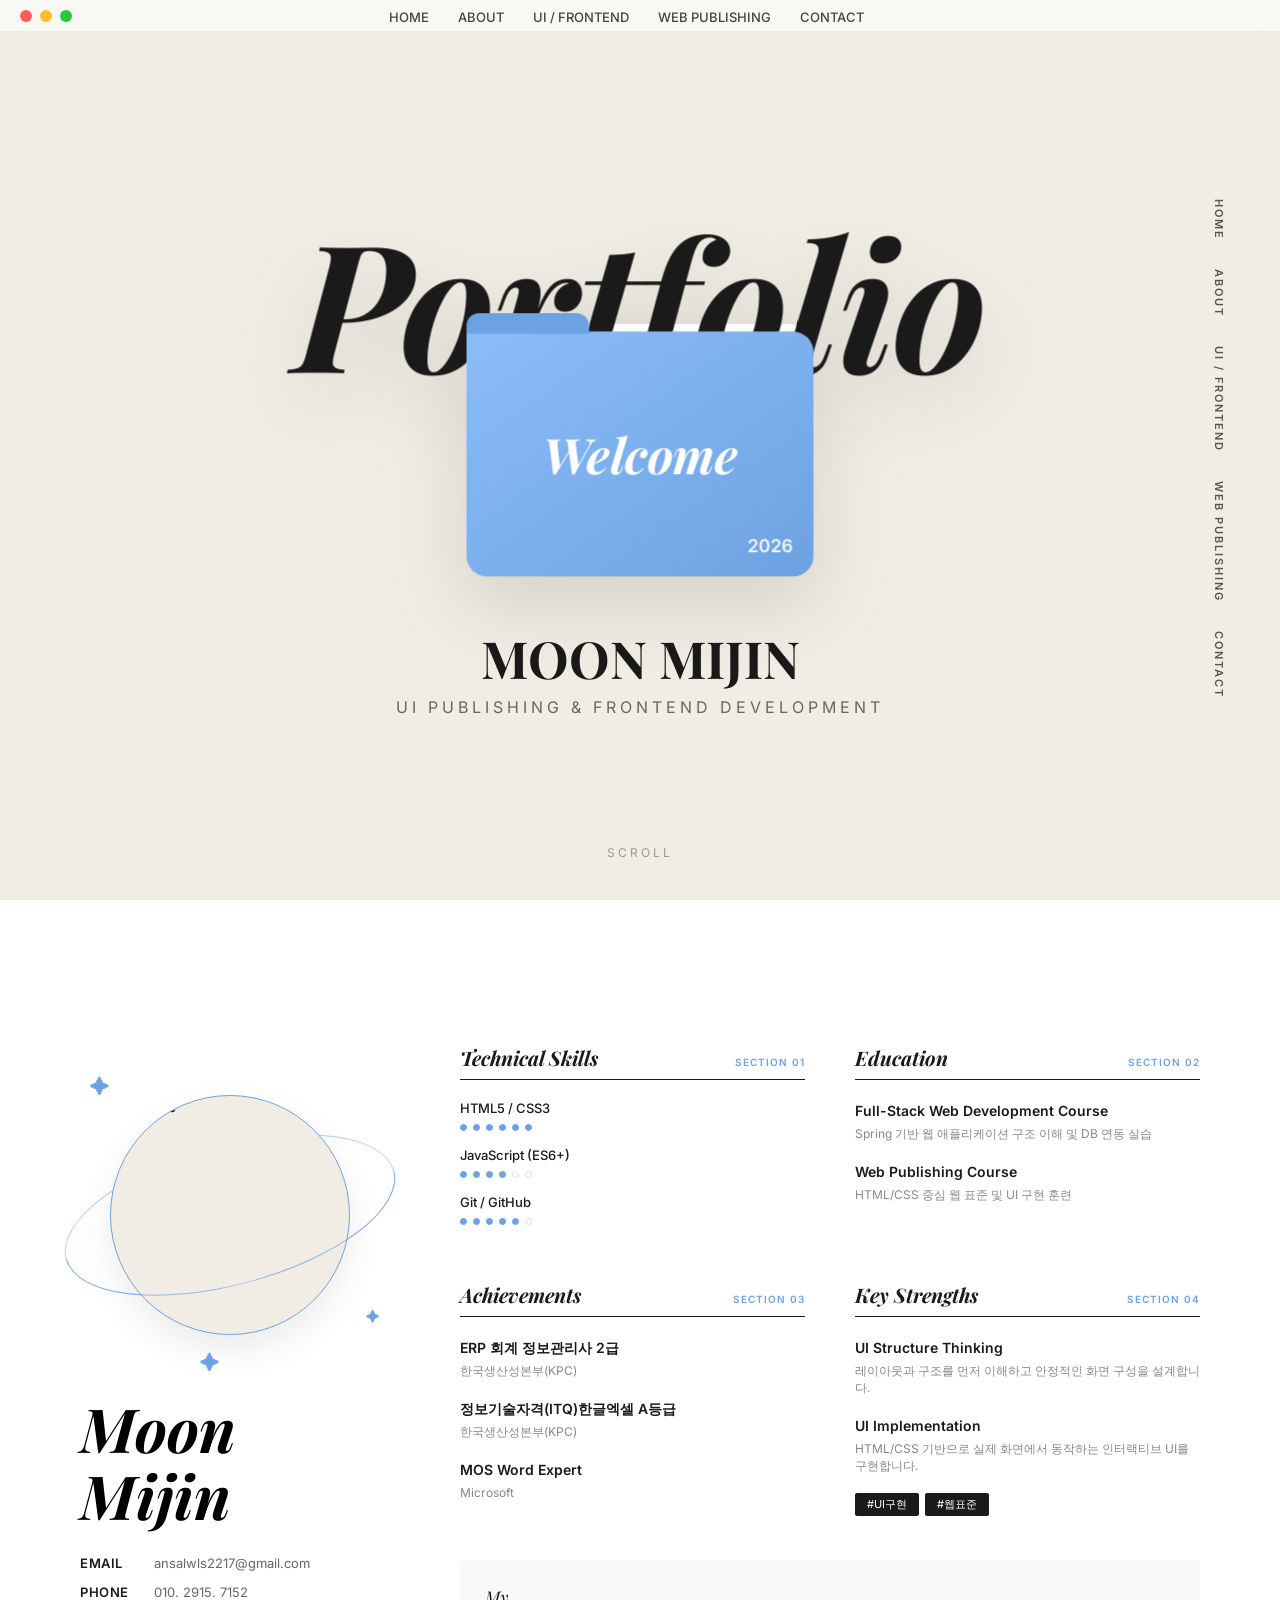
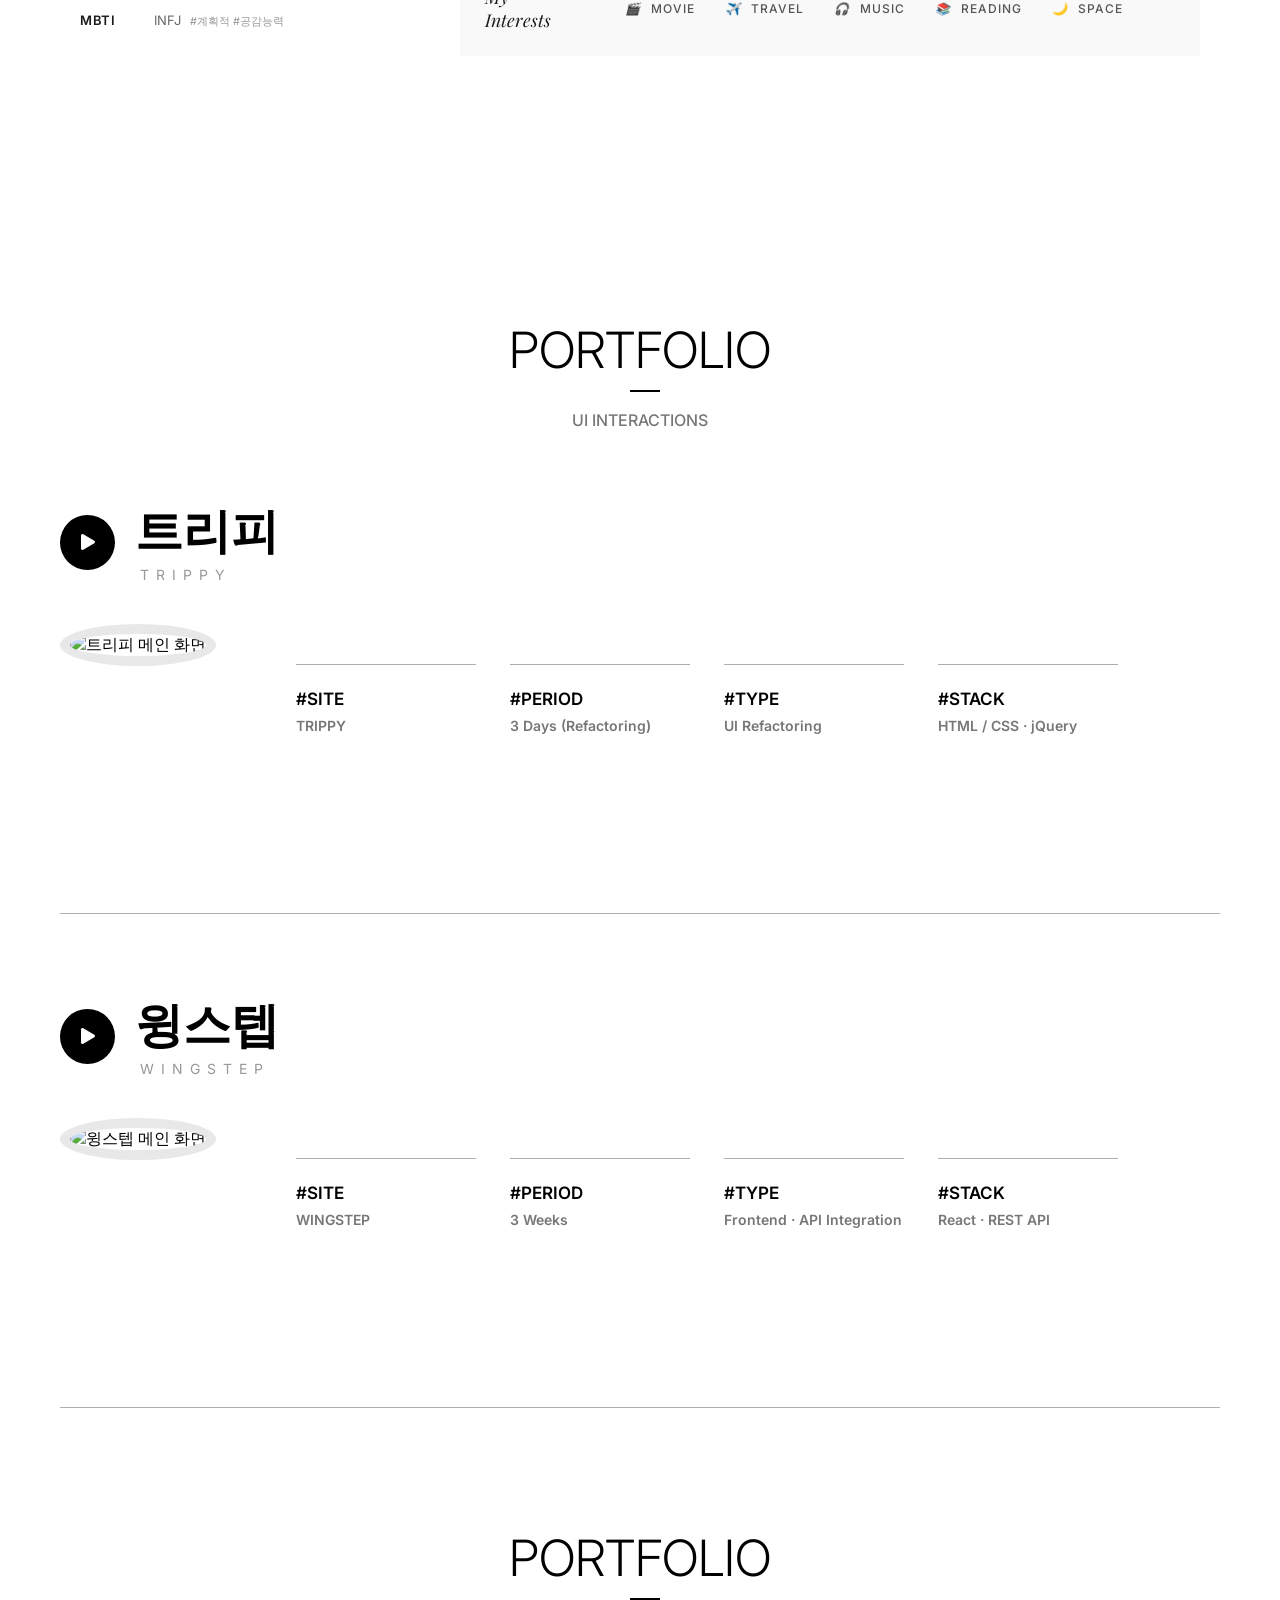
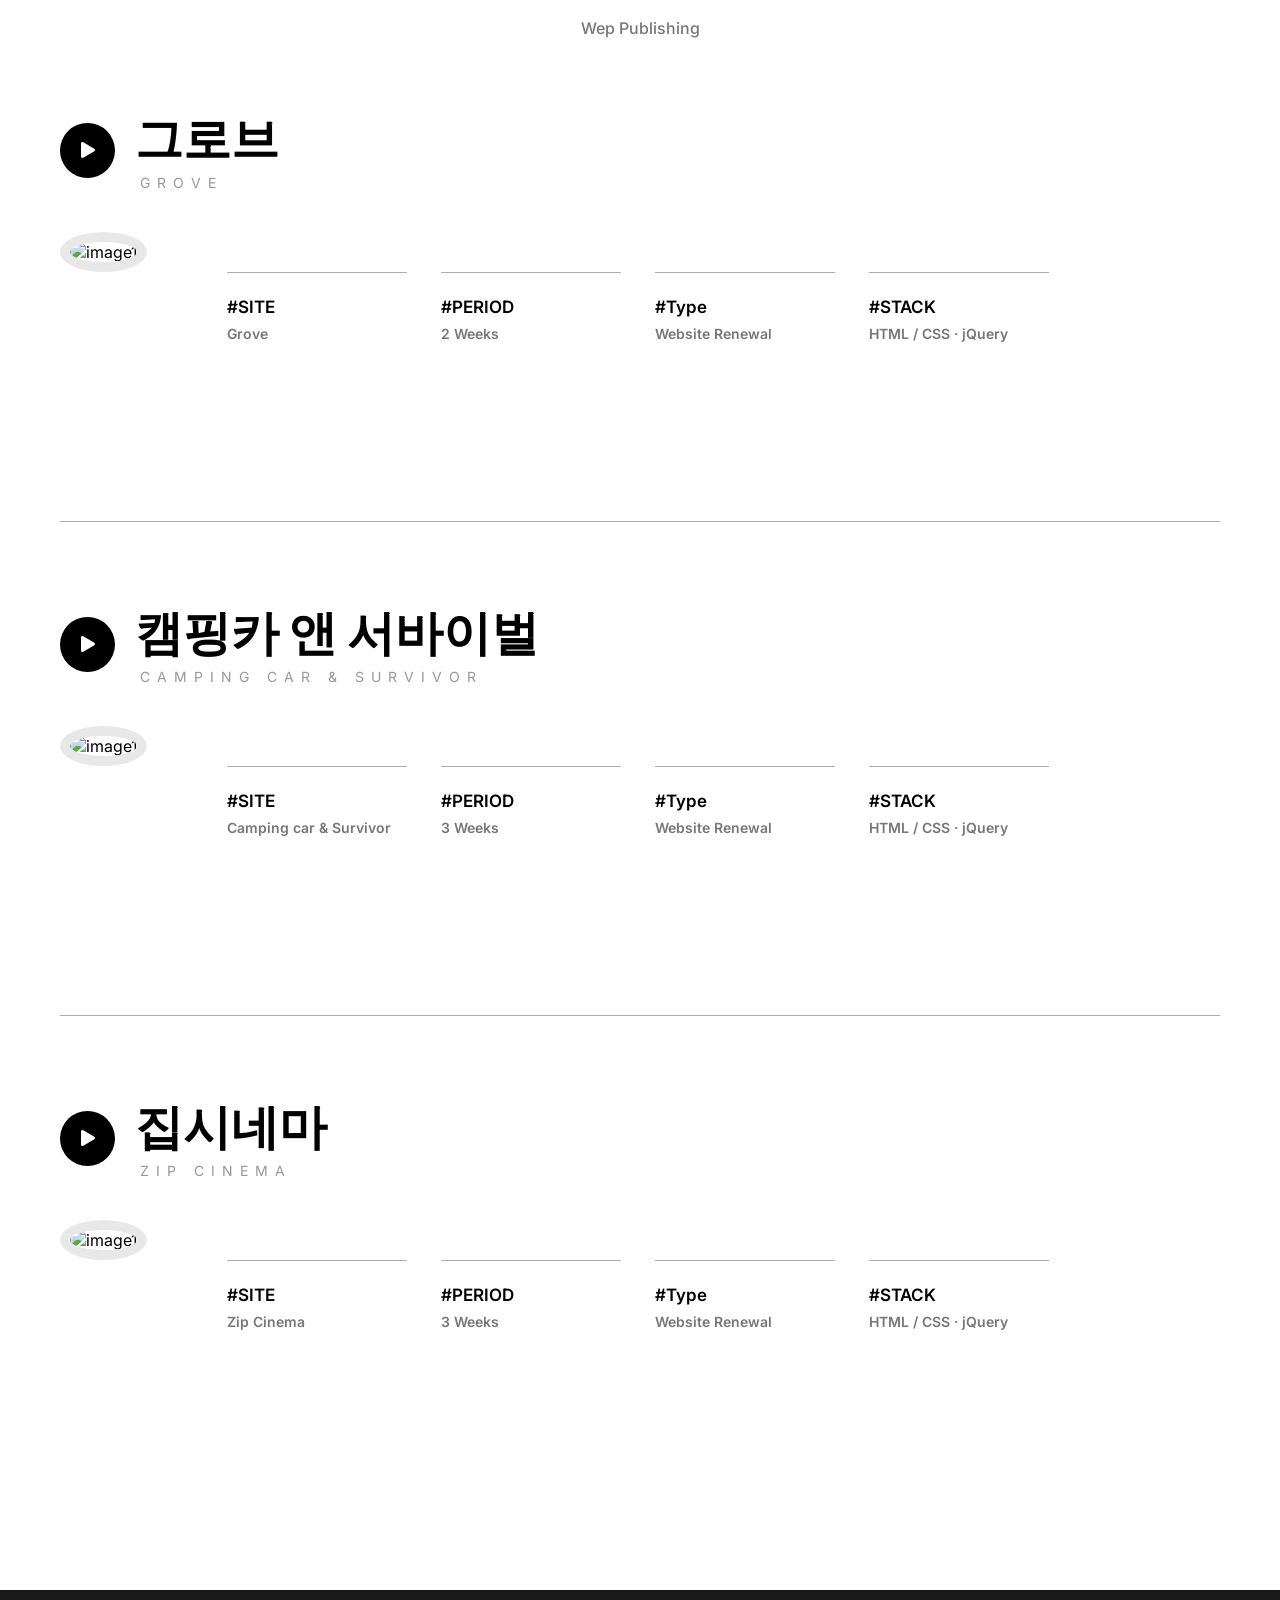
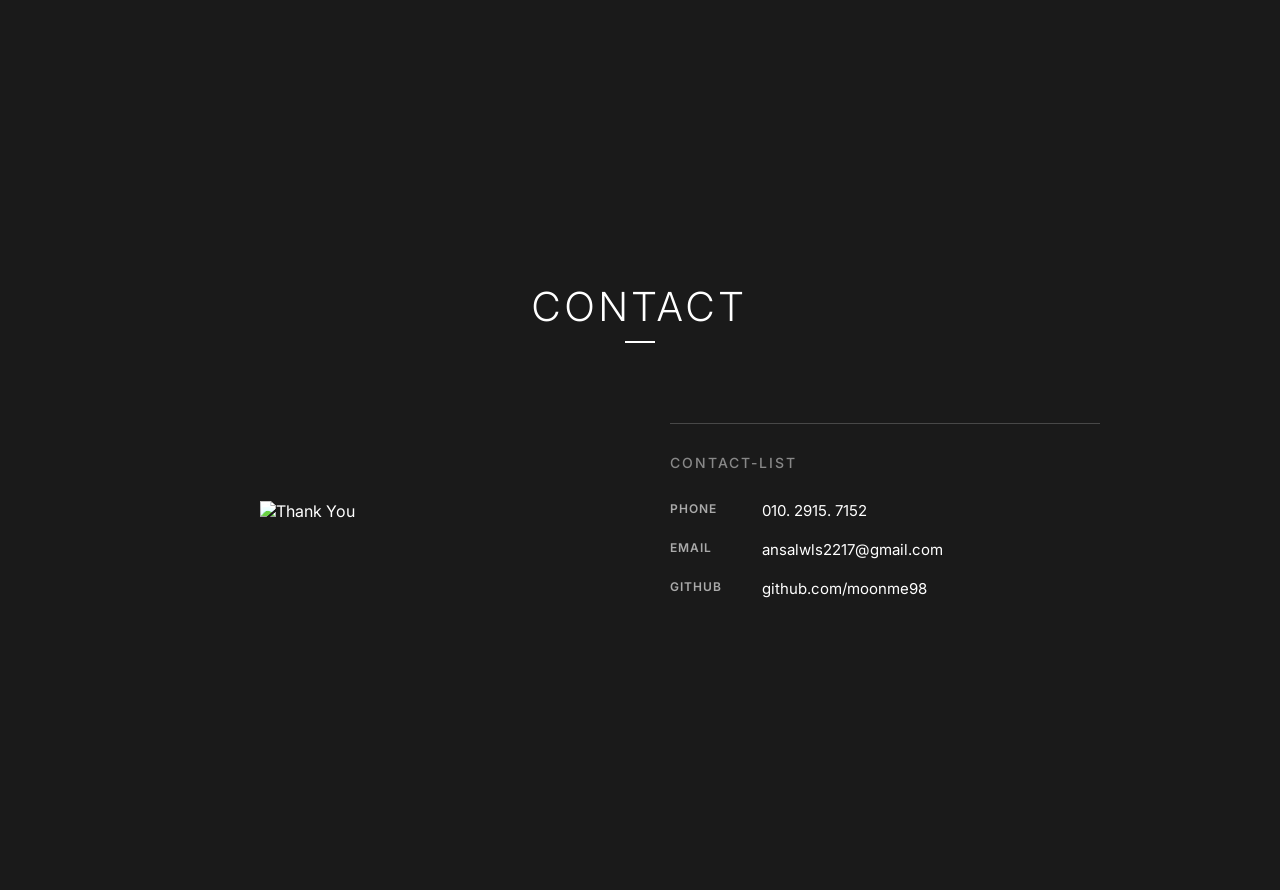
==== commit 533d031f: "설명 추가 수정" ====
--- a/index.html
+++ b/index.html
@@ -143,7 +143,7 @@
                 <div class="main_box">
                     <div class="inner">
                         <div class="tit">
-                            <a href="https://react.moooon.shop/" target="_blank">
+                            <a href="" target="_blank">
                                 <div class="ico"><i class="fas fa-play"></i></div>
                                 <div class="txt">
                                     <h3>트리피</h3>
@@ -174,7 +174,7 @@
 
                                 <div class="piece">
                                     <span class="sub_tit">#STACK</span>
-                                    <span>JSP → HTML/CSS</span>
+                                    <span>HTML / CSS · jQuery</span>
                                 </div>
                             </div>
                         </div>
@@ -192,15 +192,15 @@
                             </div>
                             <div class="piece">
                                 <span class="sub_tit">ARCHITECTURE</span>
-                                <span>JSP MVC 기반 구조</span>
+                                <span>JSP → Static HTML/CSS</span>
                             </div>
                             <div class="piece">
                                 <span class="sub_tit">PATTERN</span>
-                                <span>Server-side MVC</span>
+                                <span>UI Refactoring</span>
                             </div>
                             <div class="piece">
                                 <span class="sub_tit">ROLE</span>
-                                <span>JSP 기반 UI를 정적 HTML로 재구성</span>
+                                <span>UI 재구성 · 반응형 구현 · 컴포넌트 분리</span>
                             </div>
                         </div>
                         <div class="link">
@@ -214,11 +214,15 @@
                         <div class="tit">
                             <span>PROJECT DETAIL</span>
                             <p>
-                                TRIPPY는 기존 JSP 기반 여행 플랫폼을 정적 HTML/CSS 구조로 재구성한 UI 리팩토링 프로젝트입니다.  
-                                사용자 화면 중심으로 주요 페이지를 선별하여 퍼블리싱 관점에서 구조를 재정리하고,  
-                                UI 흐름과 레이아웃을 개선하는 데 집중하였습니다.
+                                TRIPPY는 기존 JSP 기반 여행 플랫폼을 정적 HTML/CSS 구조로 재구성한 UI 리팩토링 프로젝트입니다.<br>
+                                주요 페이지를 선별하여 퍼블리싱 관점에서 구조를 재정리하고 UI 흐름을 개선했습니다.<br><br>
+
+                                반응형 웹으로 구현하여 다양한 디바이스 환경을 고려했으며,<br>
+                                header, footer, 메뉴를 공통 컴포넌트로 분리해 유지보수성을 높였습니다.<br><br>
+
+                                또한 카테고리 필터, 페이지네이션 등 인터랙션 요소를 구현하여<br>
+                                실제 서비스와 유사한 사용자 경험을 제공하도록 구성했습니다.
                             </p>
-
                         </div>
                         <!-- Finder Window -->
                         <div class="finder_window">
@@ -278,7 +282,7 @@
                 <div class="main_box">
                     <div class="inner">
                         <div class="tit">
-                            <a href="https://react.moooon.shop/" target="_blank">
+                            <a href="" target="_blank">
                                 <div class="ico"><i class="fas fa-play"></i></div>
                                 <div class="txt">
                                     <h3>윙스텝</h3>
@@ -301,7 +305,7 @@
                                 </div>
                                 <div class="piece">
                                     <span class="sub_tit">#TYPE</span>
-                                    <span>Frontend + API</span>
+                                    <span>Frontend · API Integration</span>
                                 </div>
                                 <div class="piece">
                                     <span class="sub_tit">#STACK</span>
@@ -323,15 +327,15 @@
                             </div>
                             <div class="piece">
                                 <span class="sub_tit">ARCHITECTURE</span>
-                                <span>REST API Architecture</span>
-                            </div>
-                            <div class="piece">
-                                <span class="sub_tit">AUTH</span>
-                                <span>JWT 인증 처리</span>
+                                <span>API 연동 기반 UI 구조</span>
+                            </div>
+                            <div class="piece">
+                                <span class="sub_tit">PATTERN</span>
+                                <span>Data-driven UI</span>
                             </div>
                             <div class="piece">
                                 <span class="sub_tit">ROLE</span>
-                                <span>UI 구현 및 API 연동</span>
+                                <span>UI 구현 · API 연동 · 데이터 처리</span>
                             </div>
                         </div>
                         <div class="link">
@@ -442,16 +446,16 @@
                                     <span>Grove</span>
                                 </div>
                                 <div class="piece">
-                                    <span class="sub_tit">#Date</span>
+                                    <span class="sub_tit">#PERIOD</span>
                                     <span>2 Weeks</span>
                                 </div>
                                 <div class="piece">
                                     <span class="sub_tit">#Type</span>
-                                    <span>Desktop / Mobile</span>
-                                </div>
-                                <div class="piece">
-                                    <span class="sub_tit">#CATEGORY</span>
-                                    <span>Wep agency</span>
+                                    <span>Website Renewal</span>
+                                </div>
+                                <div class="piece">
+                                    <span class="sub_tit">#STACK</span>
+                                    <span>HTML / CSS · jQuery</span>
                                 </div>
                             </div>
                         </div>
@@ -464,20 +468,20 @@
                         </div>
                         <div class="desc">
                             <div class="piece">
-                                <span class="sub_tit">RENEWAL SITE RENEWAL</span>
-                                <span>Brand Strategy, UI / UX</span>
-                            </div>
-                            <div class="piece">
-                                <span class="sub_tit">STRUCTURE</span>
-                                <span>HTML / CSS</span>
-                            </div>
-                                <div class="piece">
-                                <span class="sub_tit">INTERACTIVE</span>
-                                <span>jQuery / React</span>
-                            </div>
-                                <div class="piece">
-                                <span class="sub_tit">SCM</span>
-                                <span>Github</span>
+                                <span class="sub_tit">OVERVIEW</span>
+                                <span>UI/UX 개선 웹 리뉴얼 프로젝트</span>
+                            </div>
+                            <div class="piece">
+                                <span class="sub_tit">ARCHITECTURE</span>
+                                <span>정적 웹 기반 구조</span>
+                            </div>
+                            <div class="piece">
+                                <span class="sub_tit">PATTERN</span>
+                                <span>UI Markup & Interaction</span>
+                            </div>
+                            <div class="piece">
+                                <span class="sub_tit">ROLE</span>
+                                <span>UI 마크업 · 반응형 웹 · 인터랙션 구현</span>
                             </div>
                         </div>
                         <div class="link">
@@ -547,16 +551,16 @@
                                     <span>Camping car & Survivor</span>
                                 </div>
                                 <div class="piece">
-                                    <span class="sub_tit">#Date</span>
+                                    <span class="sub_tit">#PERIOD</span>
                                     <span>3 Weeks</span>
                                 </div>
                                 <div class="piece">
                                     <span class="sub_tit">#Type</span>
-                                    <span>Desktop / Mobile</span>
-                                </div>
-                                <div class="piece">
-                                    <span class="sub_tit">#CATEGORY</span>
-                                    <span>Travel agency</span>
+                                    <span>Website Renewal</span>
+                                </div>
+                                <div class="piece">
+                                    <span class="sub_tit">#STACK</span>
+                                    <span>HTML / CSS · jQuery</span>
                                 </div>
                             </div>
                         </div>
@@ -569,20 +573,20 @@
                         </div>
                         <div class="desc">
                             <div class="piece">
-                                <span class="sub_tit">RENEWAL SITE RENEWAL</span>
-                                <span>Brand Strategy, UI / UX</span>
-                            </div>
-                            <div class="piece">
-                                <span class="sub_tit">STRUCTURE</span>
-                                <span>HTML / CSS</span>
-                            </div>
-                                <div class="piece">
-                                <span class="sub_tit">INTERACTIVE</span>
-                                <span>jQuery / React</span>
-                            </div>
-                                <div class="piece">
-                                <span class="sub_tit">SCM</span>
-                                <span>Github</span>
+                                <span class="sub_tit">OVERVIEW</span>
+                                <span>UI/UX 개선 웹 리뉴얼 프로젝트</span>
+                            </div>
+                            <div class="piece">
+                                <span class="sub_tit">ARCHITECTURE</span>
+                                <span>정적 웹 기반 구조</span>
+                            </div>
+                            <div class="piece">
+                                <span class="sub_tit">PATTERN</span>
+                                <span>UI Markup & Interaction</span>
+                            </div>
+                            <div class="piece">
+                                <span class="sub_tit">ROLE</span>
+                                <span>UI 마크업 · PC/Mobile 별도 구현 · 인터랙션</span>
                             </div>
                         </div>
                         <div class="link">
@@ -590,7 +594,7 @@
                             <a href="project2/pc/index.html" target="_blank">Desktop Site</a>
                             <a href="project2/mobile/index.html" target="_blank">Mobile Site</a>
                         </div>
-                        
+                    
                     </div>
                 </div>
                 <div class="sub">
@@ -652,16 +656,16 @@
                                     <span>Zip Cinema</span>
                                 </div>
                                 <div class="piece">
-                                    <span class="sub_tit">#Date</span>
+                                    <span class="sub_tit">#PERIOD</span>
                                     <span>3 Weeks</span>
                                 </div>
                                 <div class="piece">
                                     <span class="sub_tit">#Type</span>
-                                    <span>Desktop / Mobile</span>
-                                </div>
-                                <div class="piece">
-                                    <span class="sub_tit">#CATEGORY</span>
-                                    <span>Entertainment</span>
+                                    <span>Website Renewal</span>
+                                </div>
+                                <div class="piece">
+                                    <span class="sub_tit">#STACK</span>
+                                    <span>HTML / CSS · jQuery</span>
                                 </div>
                             </div>
                         </div>
@@ -674,20 +678,20 @@
                         </div>
                         <div class="desc">
                             <div class="piece">
-                                <span class="sub_tit">RENEWAL SITE RENEWAL</span>
-                                <span>Brand Strategy, UI / UX</span>
-                            </div>
-                            <div class="piece">
-                                <span class="sub_tit">STRUCTURE</span>
-                                <span>HTML / CSS</span>
-                            </div>
-                            <div class="piece">
-                                <span class="sub_tit">INTERACTIVE</span>
-                                <span>jQuery / React</span>
-                            </div>
-                            <div class="piece">
-                                <span class="sub_tit">SCM</span>
-                                <span>Github</span>
+                                <span class="sub_tit">OVERVIEW</span>
+                                <span>UI/UX 개선 웹 리뉴얼 프로젝트</span>
+                            </div>
+                            <div class="piece">
+                                <span class="sub_tit">ARCHITECTURE</span>
+                                <span>정적 웹 기반 구조</span>
+                            </div>
+                            <div class="piece">
+                                <span class="sub_tit">PATTERN</span>
+                                <span>UI Markup & Interaction</span>
+                            </div>
+                            <div class="piece">
+                                <span class="sub_tit">ROLE</span>
+                                <span>UI 마크업 · PC/Mobile 별도 구현 · 인터랙션</span>
                             </div>
                         </div>
                         <div class="link">
--- a/css/style.css
+++ b/css/style.css
@@ -369,7 +369,7 @@
 }
 .portfolio .main_box .content .project .piece span {
     display: block;
-    font-size: 15px;
+    font-size: 14px;
     font-weight: 600;
     line-height: 1.7;
     color: #777;
@@ -403,7 +403,7 @@
 }
 .portfolio .overview span {
     display: block;
-    font-size: 15px;
+    font-size: 14px;
     font-weight: 600;
     color: #777;
 }
